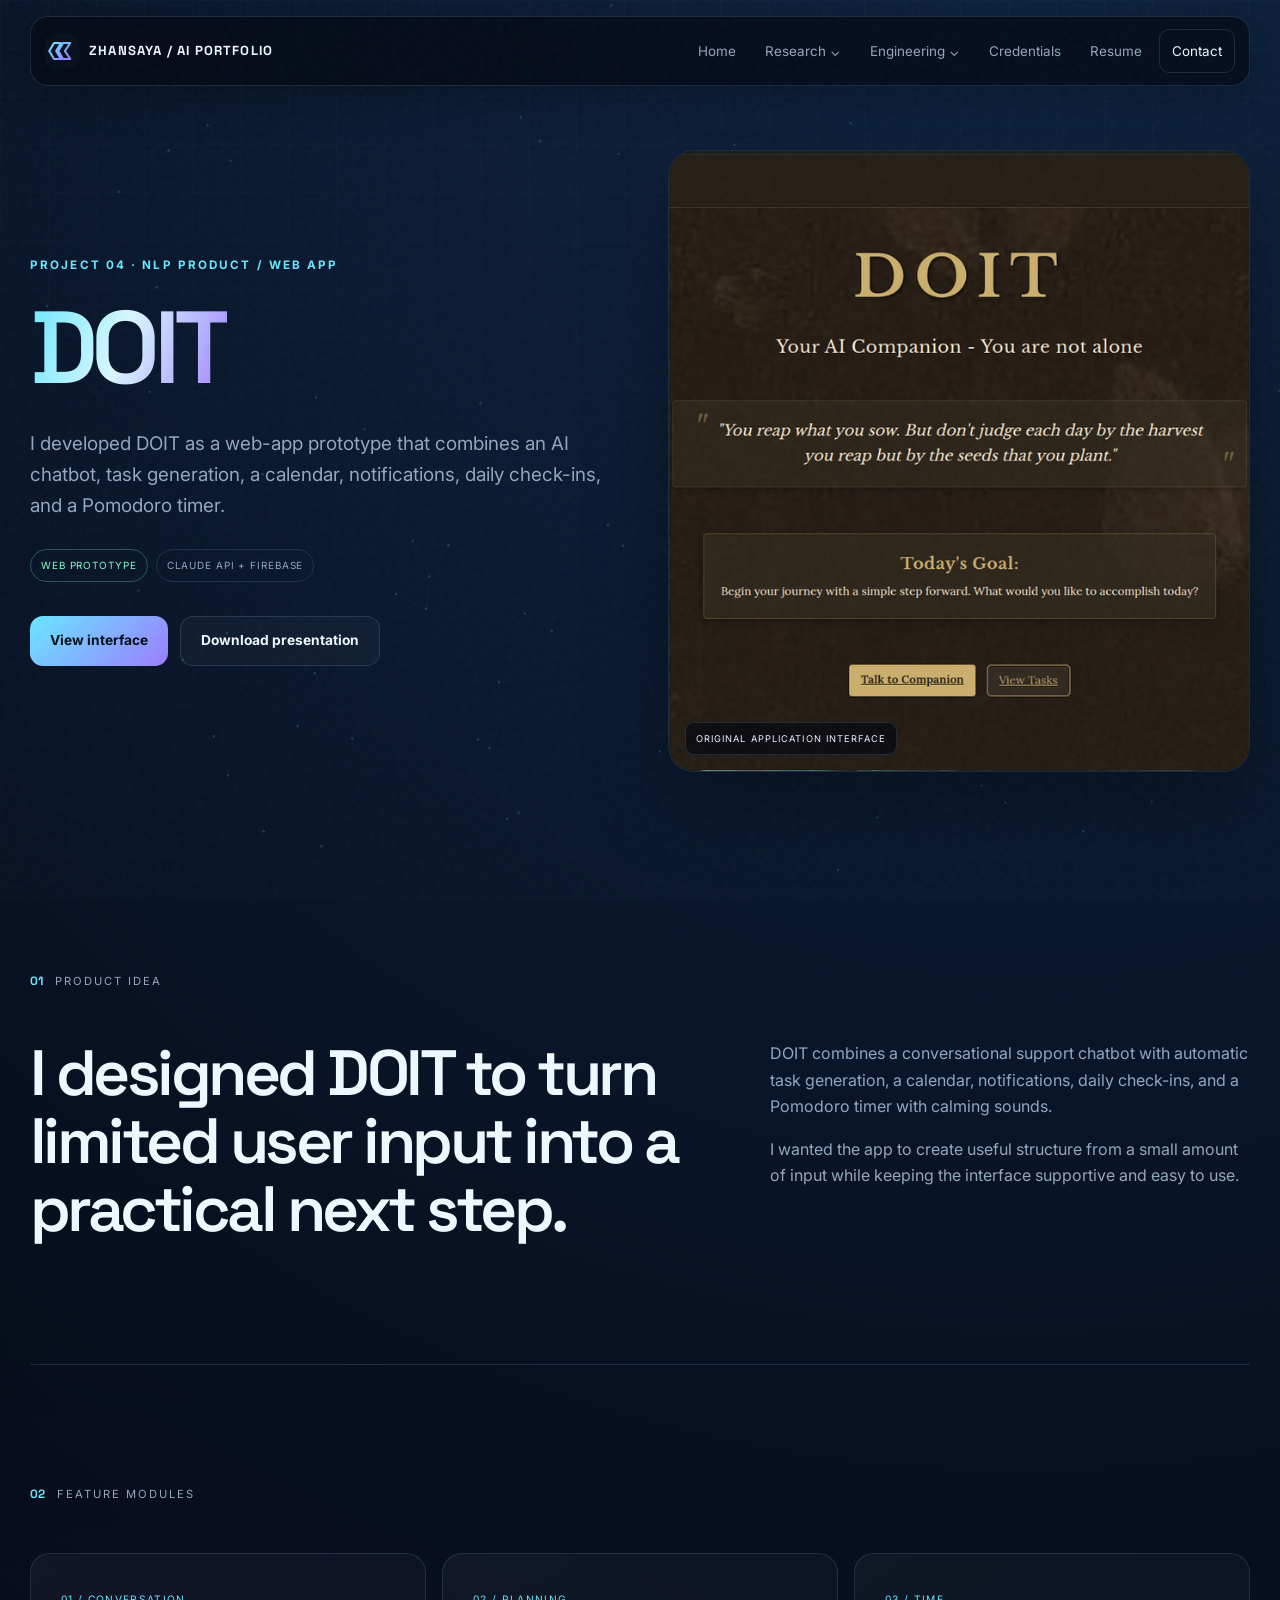
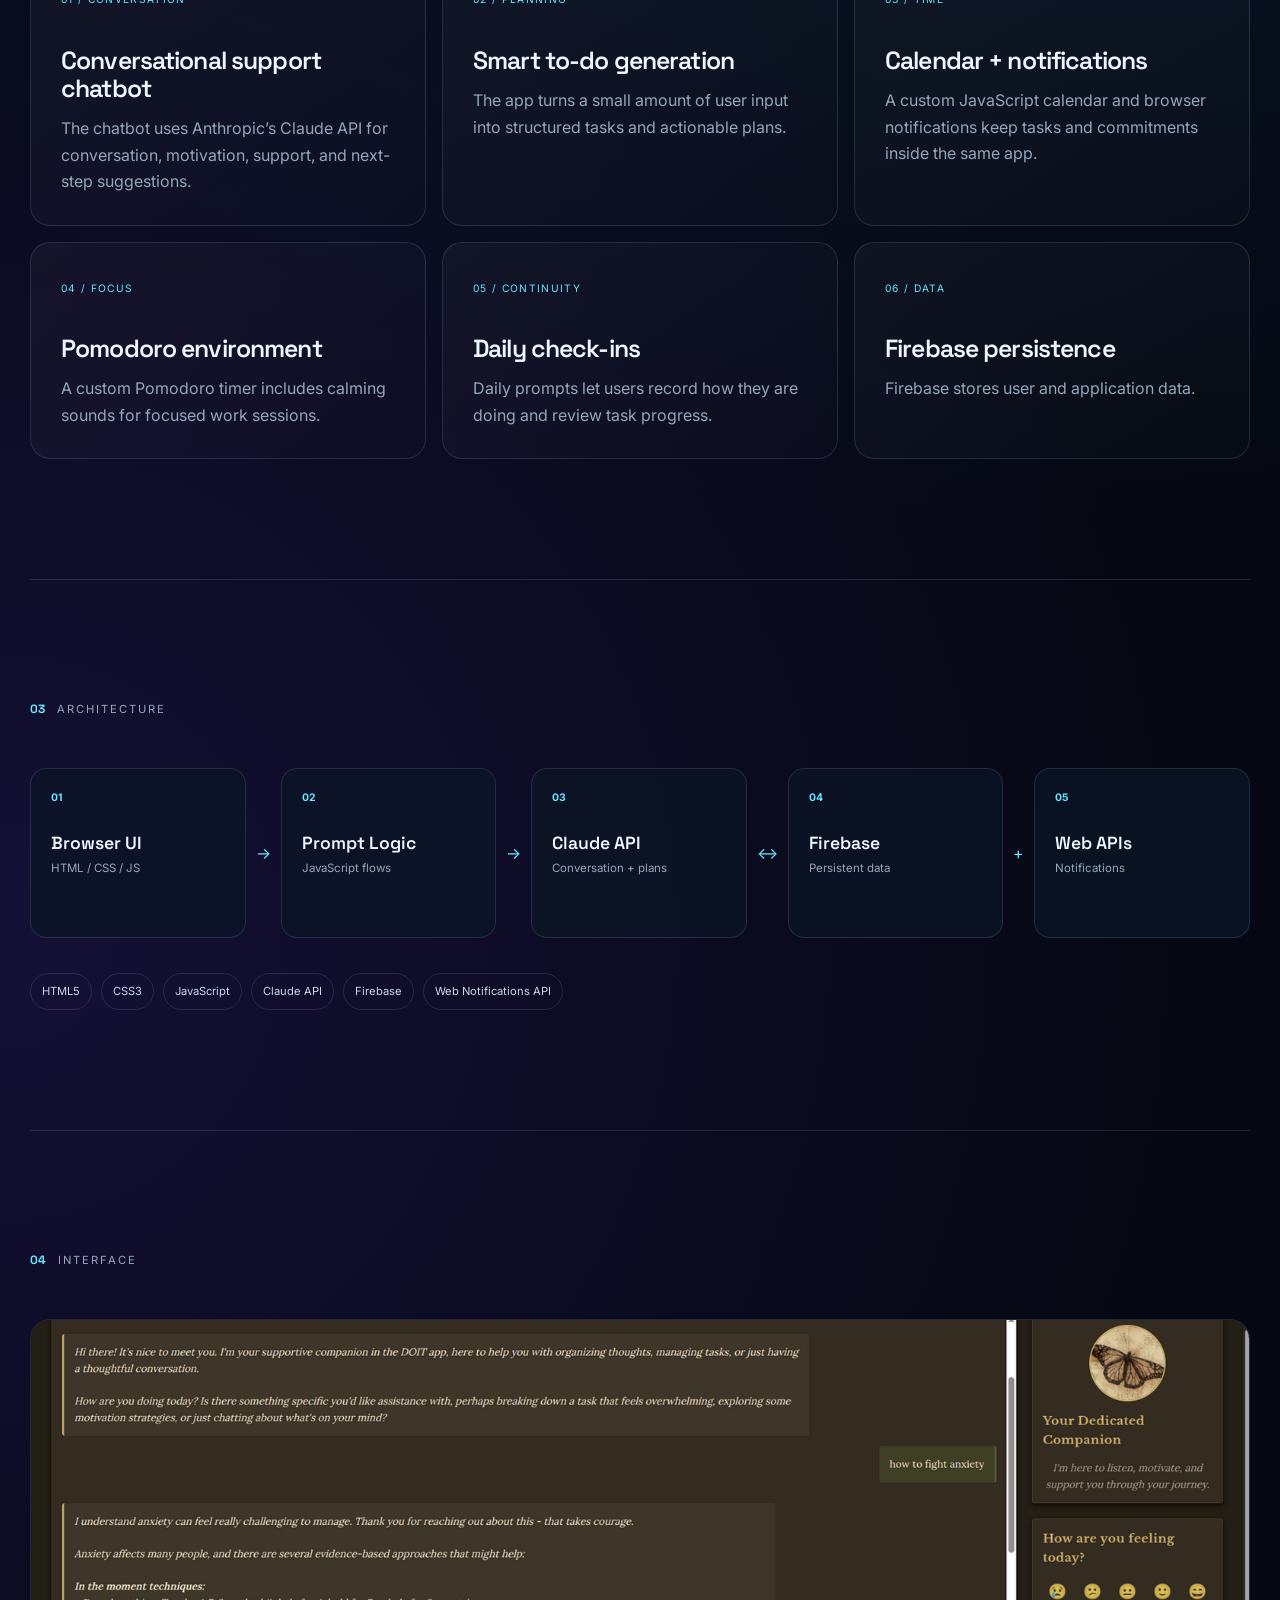
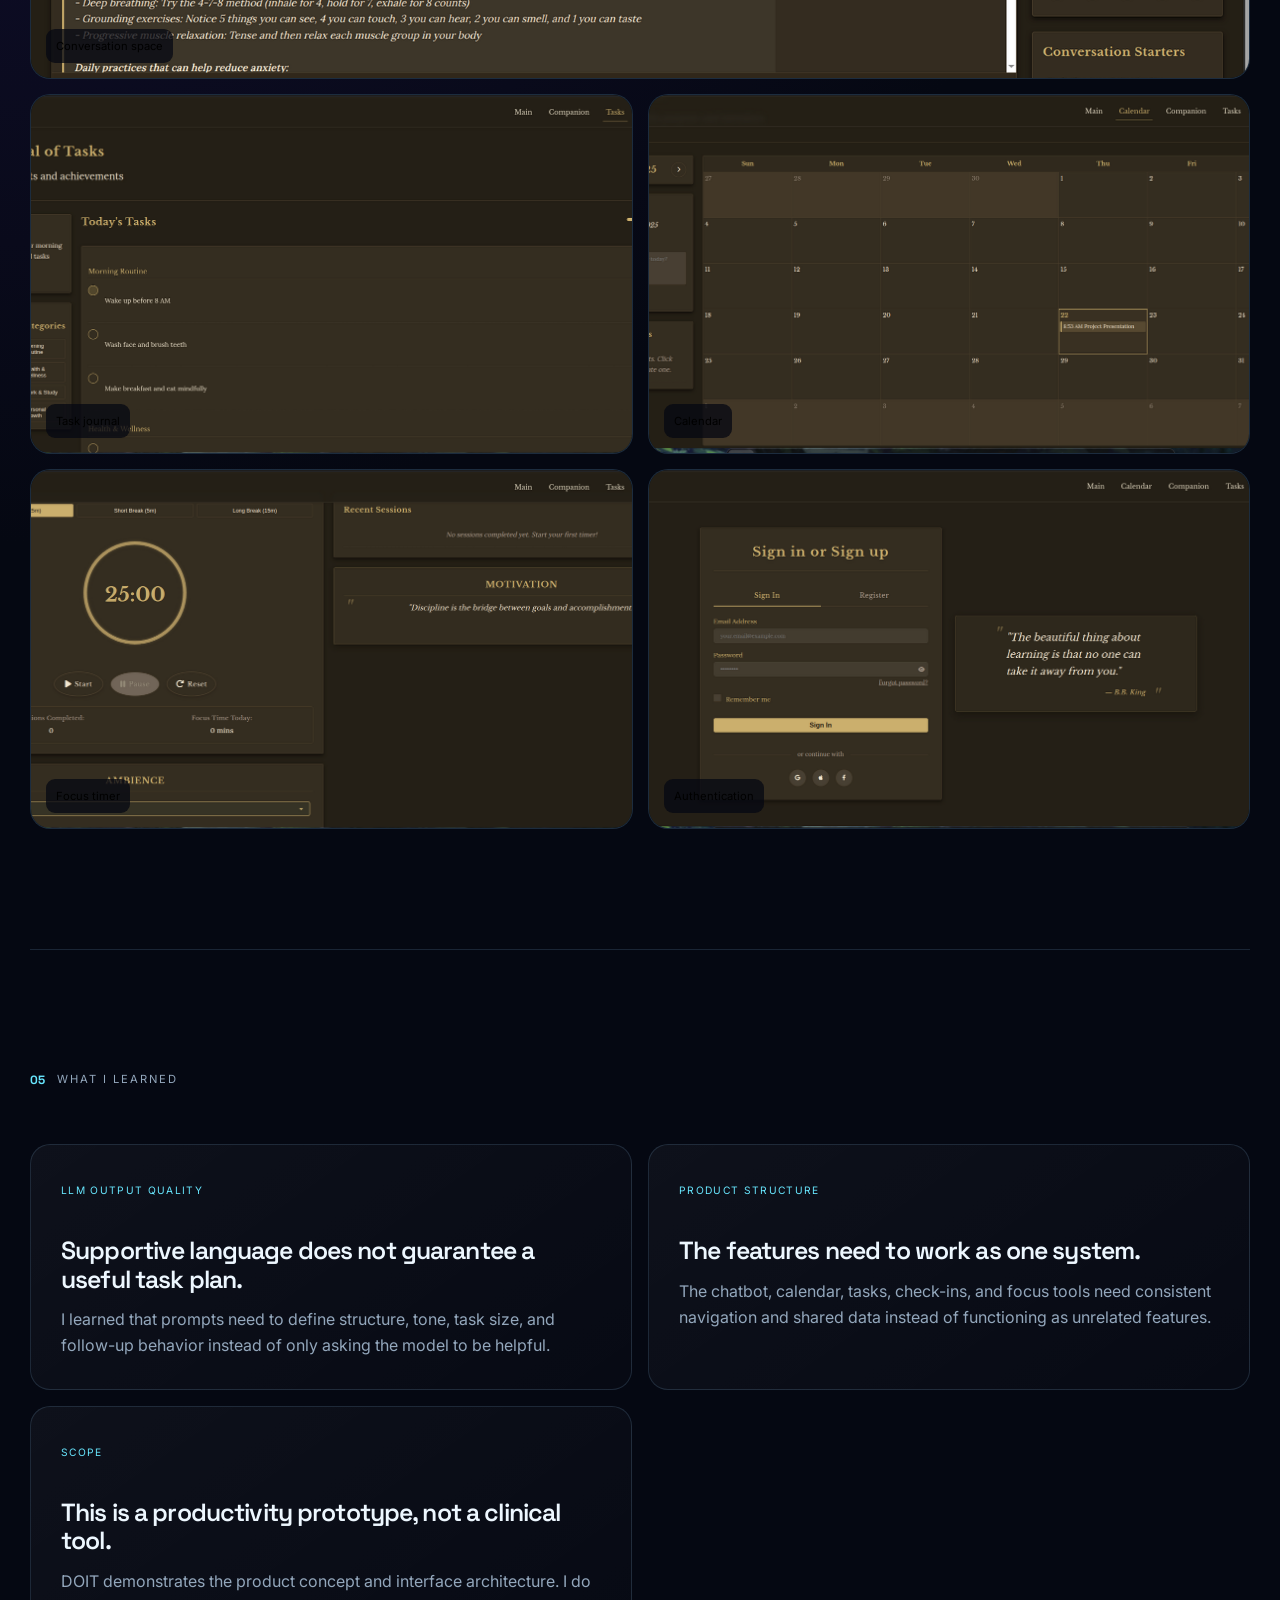
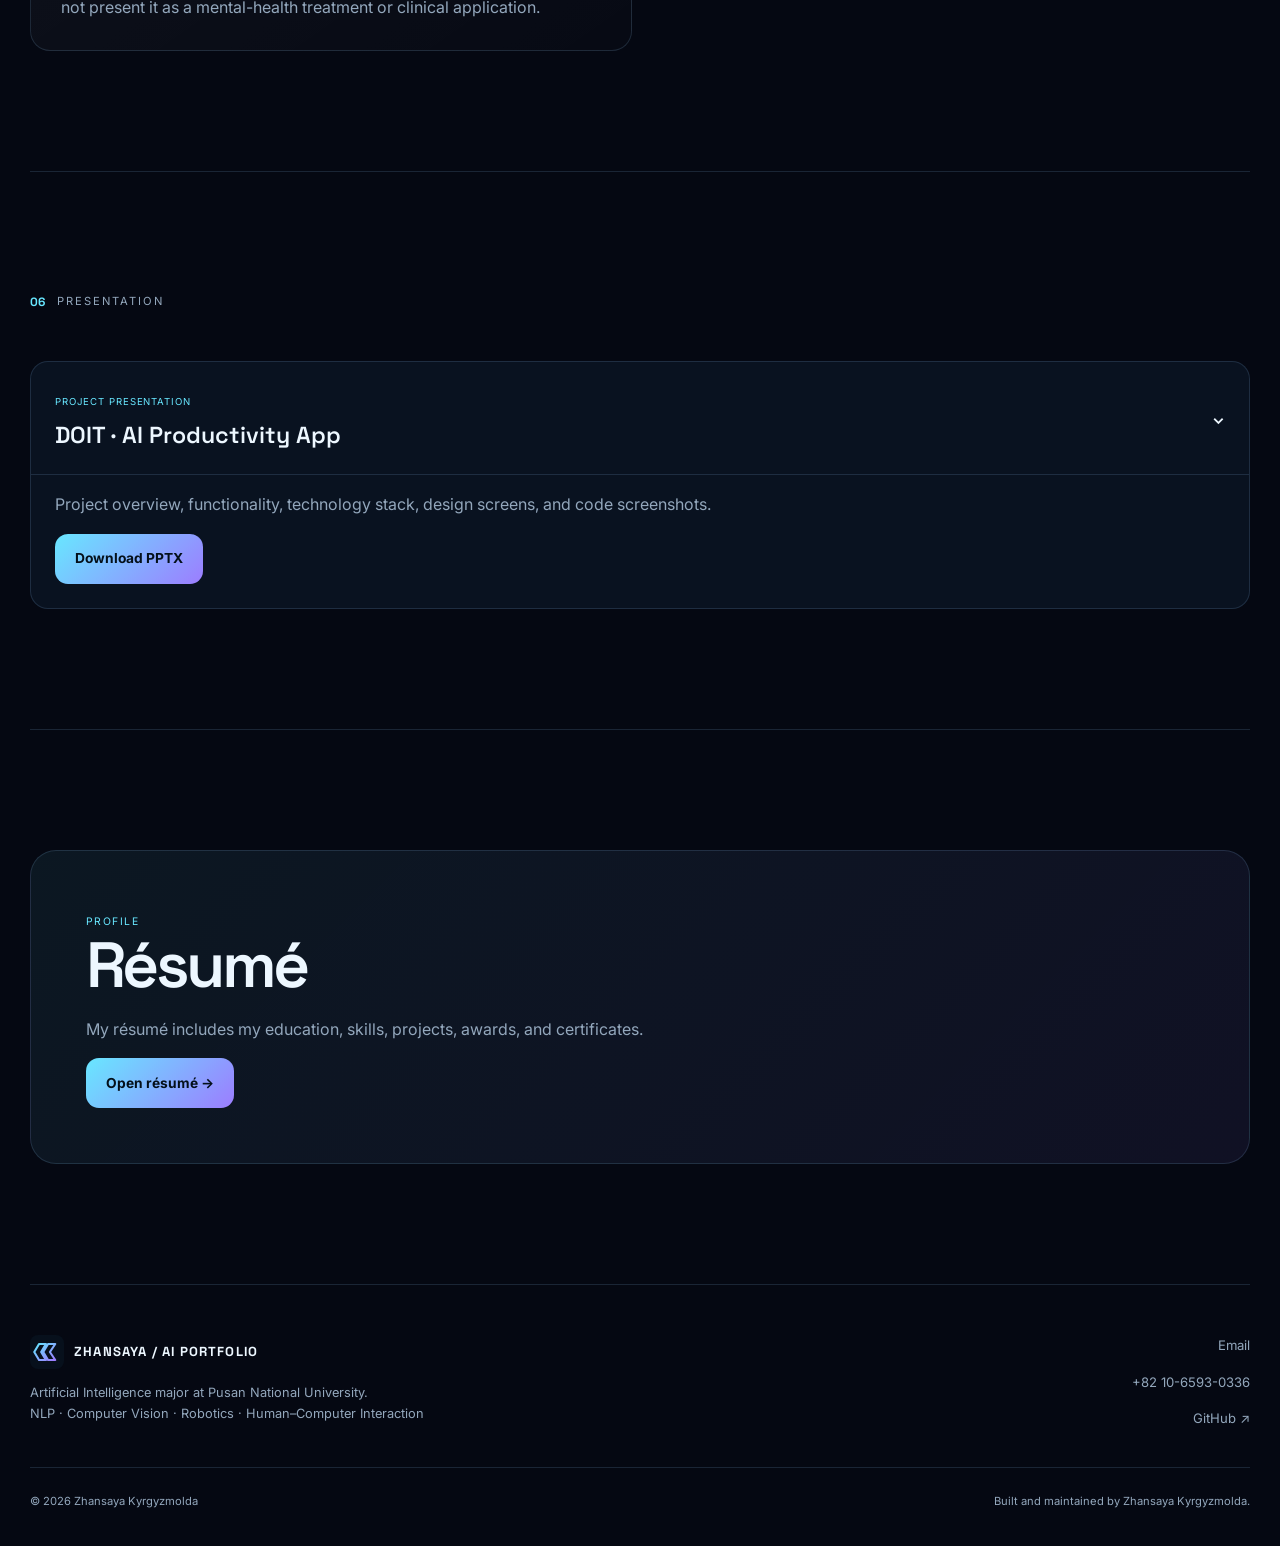
==== doit.html @ a9be2dc4 "Upload portfolio website" ====
<!doctype html><html lang="en"><head><meta charset="utf-8"><meta name="viewport" content="width=device-width,initial-scale=1"><meta name="description" content="DOIT AI productivity web-app prototype using Claude API, Firebase, task generation, calendar, notifications, daily check-ins, and Pomodoro tools."><meta name="theme-color" content="#050914"><meta property="og:title" content="DOIT | Zhansaya AI Portfolio"><meta property="og:description" content="DOIT AI productivity web-app prototype using Claude API, Firebase, task generation, calendar, notifications, daily check-ins, and Pomodoro tools."><meta property="og:type" content="website"><meta property="og:url" content="https://jans-saya.github.io/"><link rel="icon" href="assets/images/ui/logo.svg"><link rel="preconnect" href="https://fonts.googleapis.com"><link rel="preconnect" href="https://fonts.gstatic.com" crossorigin><link href="https://fonts.googleapis.com/css2?family=Inter:wght@400;500;600;700&family=Space+Grotesk:wght@500;600;700&display=swap" rel="stylesheet"><link rel="stylesheet" href="assets/css/site.css"><title>DOIT | Zhansaya AI Portfolio</title></head><body class="project-page doit-page"><canvas id="network" aria-hidden="true"></canvas><div class="noise" aria-hidden="true"></div><header class="site-header"><div class="nav-shell"><a class="brand" href="index.html"><img src="assets/images/ui/logo.svg" alt=""/><span>ZHANSAYA / AI PORTFOLIO</span></a><button class="menu-toggle" aria-label="Toggle navigation" aria-expanded="false"><span></span><span></span></button><nav class="main-nav" aria-label="Main navigation"><a href="index.html">Home</a><div class="nav-group"><button class="nav-drop" aria-expanded="false">Research <span>⌄</span></button><div class="dropdown"><a href="ray.html"><b>Project RAY</b><small>External memory and humanoid AI</small></a><a href="ray.html#benchmark"><b>Memory Benchmark</b><small>Internal vs external knowledge</small></a><a href="ray.html#papers"><b>Reports</b><small>Methods, results, and future work</small></a></div></div><div class="nav-group"><button class="nav-drop" aria-expanded="false">Engineering <span>⌄</span></button><div class="dropdown"><a href="sign-language.html"><b>Sign Language Translator</b><small>Computer vision and accessibility</small></a><a href="glove.html"><b>Gesture Smart Glove</b><small>Wearable input prototype</small></a><a href="doit.html"><b>DOIT</b><small>AI productivity web app</small></a></div></div><a href="index.html#credentials">Credentials</a><a href="resume.html">Resume</a><a class="nav-cta" href="index.html#contact">Contact</a></nav></div></header><main><section class="project-hero doit-hero"><div class="project-hero-copy reveal"><p class="kicker">PROJECT 04 · NLP PRODUCT / WEB APP</p><h1><em>DOIT</em></h1><p class="lede">I developed DOIT as a web-app prototype that combines an AI chatbot, task generation, a calendar, notifications, daily check-ins, and a Pomodoro timer.</p><div class="status-row"><span class="status active">WEB PROTOTYPE</span><span class="status">CLAUDE API + FIREBASE</span></div><div class="actions"><a class="btn primary" href="#features">View interface</a><a class="btn ghost" href="documents/doit-presentation.pptx">Download presentation</a></div></div><div class="project-hero-media reveal delay"><img src="assets/images/projects/doit-home.png" alt="DOIT application landing page"><div class="media-note">ORIGINAL APPLICATION INTERFACE</div></div></section><section class="section"><div class="section-label reveal"><span>01</span><p>PRODUCT IDEA</p></div><div class="split-intro"><h2 class="reveal">I designed DOIT to turn limited user input into a practical next step.</h2><div class="reveal delay"><p>DOIT combines a conversational support chatbot with automatic task generation, a calendar, notifications, daily check-ins, and a Pomodoro timer with calming sounds.</p><p>I wanted the app to create useful structure from a small amount of input while keeping the interface supportive and easy to use.</p></div></div></section><section class="section" id="features"><div class="section-label reveal"><span>02</span><p>FEATURE MODULES</p></div><div class="module-grid"><article class="module-card reveal"><span>01 / CONVERSATION</span><h3>Conversational support chatbot</h3><p>The chatbot uses Anthropic’s Claude API for conversation, motivation, support, and next-step suggestions.</p></article><article class="module-card reveal delay"><span>02 / PLANNING</span><h3>Smart to-do generation</h3><p>The app turns a small amount of user input into structured tasks and actionable plans.</p></article><article class="module-card reveal"><span>03 / TIME</span><h3>Calendar + notifications</h3><p>A custom JavaScript calendar and browser notifications keep tasks and commitments inside the same app.</p></article><article class="module-card reveal delay"><span>04 / FOCUS</span><h3>Pomodoro environment</h3><p>A custom Pomodoro timer includes calming sounds for focused work sessions.</p></article><article class="module-card reveal"><span>05 / CONTINUITY</span><h3>Daily check-ins</h3><p>Daily prompts let users record how they are doing and review task progress.</p></article><article class="module-card reveal delay"><span>06 / DATA</span><h3>Firebase persistence</h3><p>Firebase stores user and application data.</p></article></div></section><section class="section"><div class="section-label reveal"><span>03</span><p>ARCHITECTURE</p></div><div class="flow-diagram reveal"><div class="flow-node"><b>01</b><strong>Browser UI</strong><span>HTML / CSS / JS</span></div><i>→</i><div class="flow-node"><b>02</b><strong>Prompt Logic</strong><span>JavaScript flows</span></div><i>→</i><div class="flow-node"><b>03</b><strong>Claude API</strong><span>Conversation + plans</span></div><i>↔</i><div class="flow-node"><b>04</b><strong>Firebase</strong><span>Persistent data</span></div><i>+</i><div class="flow-node"><b>05</b><strong>Web APIs</strong><span>Notifications</span></div></div><div class="tech-strip reveal"><span>HTML5</span><span>CSS3</span><span>JavaScript</span><span>Claude API</span><span>Firebase</span><span>Web Notifications API</span></div></section><section class="section product-gallery"><div class="section-label reveal"><span>04</span><p>INTERFACE</p></div><div class="ui-gallery"><button class="gallery-item wide reveal" data-gallery="doit"><img src="assets/images/projects/doit-chat.png" alt="DOIT chatbot interface"><span>Conversation space</span></button><button class="gallery-item reveal delay" data-gallery="doit"><img src="assets/images/projects/doit-tasks.png" alt="DOIT task journal interface"><span>Task journal</span></button><button class="gallery-item reveal" data-gallery="doit"><img src="assets/images/projects/doit-calendar.png" alt="DOIT calendar interface"><span>Calendar</span></button><button class="gallery-item reveal delay" data-gallery="doit"><img src="assets/images/projects/doit-focus.png" alt="DOIT Pomodoro focus interface"><span>Focus timer</span></button><button class="gallery-item reveal" data-gallery="doit"><img src="assets/images/projects/doit-login.png" alt="DOIT login interface"><span>Authentication</span></button></div></section><section class="section"><div class="section-label reveal"><span>05</span><p>WHAT I LEARNED</p></div><div class="insight-grid"><article class="insight reveal"><span>LLM OUTPUT QUALITY</span><h3>Supportive language does not guarantee a useful task plan.</h3><p>I learned that prompts need to define structure, tone, task size, and follow-up behavior instead of only asking the model to be helpful.</p></article><article class="insight reveal delay"><span>PRODUCT STRUCTURE</span><h3>The features need to work as one system.</h3><p>The chatbot, calendar, tasks, check-ins, and focus tools need consistent navigation and shared data instead of functioning as unrelated features.</p></article><article class="insight reveal"><span>SCOPE</span><h3>This is a productivity prototype, not a clinical tool.</h3><p>DOIT demonstrates the product concept and interface architecture. I do not present it as a mental-health treatment or clinical application.</p></article></div></section><section class="section papers"><div class="section-label reveal"><span>06</span><p>PRESENTATION</p></div><div class="documents"><details class="document reveal" open><summary><div><span>PROJECT PRESENTATION</span><h3>DOIT · AI Productivity App</h3></div><b>⌄</b></summary><div class="document-body"><p>Project overview, functionality, technology stack, design screens, and code screenshots.</p><a class="btn primary" href="documents/doit-presentation.pptx">Download PPTX</a></div></details></div></section><section class="section next-project"><div class="next-card"><span>PROFILE</span><h2>Résumé</h2><p>My résumé includes my education, skills, projects, awards, and certificates.</p><a class="btn primary" href="resume.html">Open résumé →</a></div></section></main><footer class="site-footer"><div><a class="brand footer-brand" href="index.html"><img src="assets/images/ui/logo.svg" alt=""/><span>ZHANSAYA / AI PORTFOLIO</span></a><p>Artificial Intelligence major at Pusan National University.<br/>NLP · Computer Vision · Robotics · Human–Computer Interaction</p></div><div class="footer-links"><a href="mailto:zhansaya.k29.12.04@gmail.com">Email</a><a href="tel:+821065930336">+82 10-6593-0336</a><a href="https://github.com/jans-saya" target="_blank" rel="noreferrer">GitHub ↗</a></div><div class="footer-bottom"><span>© <span data-year></span> Zhansaya Kyrgyzmolda</span><span>Built and maintained by Zhansaya Kyrgyzmolda.</span></div></footer><div class="lightbox" aria-hidden="true" role="dialog" aria-modal="true"><button class="lightbox-close" aria-label="Close image">×</button><button class="lightbox-prev" aria-label="Previous image">←</button><figure><img alt=""><figcaption></figcaption></figure><button class="lightbox-next" aria-label="Next image">→</button></div><script src="assets/js/site.js"></script></body></html>
---- assets/css/site.css ----
:root{--bg:#050812;--bg2:#08101e;--panel:rgba(12,22,38,.74);--panel2:#0b1423;--text:#edf7ff;--muted:#93a7bc;--line:rgba(137,193,235,.16);--cyan:#68e7ff;--violet:#9c7dff;--green:#7fffc4;--danger:#ff758f;--max:1220px;--radius:26px;--shadow:0 28px 80px rgba(0,0,0,.35)}*{box-sizing:border-box}html{scroll-behavior:smooth}body{margin:0;background:radial-gradient(circle at 80% 0,#0d2340 0,transparent 33%),radial-gradient(circle at 0 40%,#151036 0,transparent 30%),var(--bg);color:var(--text);font-family:Inter,system-ui,sans-serif;line-height:1.65;overflow-x:hidden}body::before{content:"";position:fixed;inset:0;pointer-events:none;background-image:linear-gradient(rgba(255,255,255,.018) 1px,transparent 1px),linear-gradient(90deg,rgba(255,255,255,.018) 1px,transparent 1px);background-size:48px 48px;mask-image:linear-gradient(to bottom,#000,transparent 86%);z-index:-2}#network{position:fixed;inset:0;width:100%;height:100%;z-index:-3;opacity:.38}.noise{position:fixed;inset:0;pointer-events:none;z-index:80;opacity:.035;background-image:url("data:image/svg+xml,%3Csvg viewBox='0 0 180 180' xmlns='http://www.w3.org/2000/svg'%3E%3Cfilter id='n'%3E%3CfeTurbulence type='fractalNoise' baseFrequency='.85' numOctaves='3' stitchTiles='stitch'/%3E%3C/filter%3E%3Crect width='100%25' height='100%25' filter='url(%23n)' opacity='.8'/%3E%3C/svg%3E")}a{color:inherit;text-decoration:none}button{font:inherit}img{max-width:100%;display:block}em{font-style:normal;background:linear-gradient(110deg,var(--cyan),#d9f7ff 47%,var(--violet));background-clip:text;-webkit-background-clip:text;color:transparent}::selection{background:rgba(104,231,255,.3)}.site-header{position:fixed;inset:16px 0 auto;z-index:60}.nav-shell{width:min(calc(100% - 28px),var(--max));margin:auto;display:flex;align-items:center;justify-content:space-between;padding:12px 14px;border:1px solid var(--line);border-radius:18px;background:rgba(5,8,18,.72);backdrop-filter:blur(22px);box-shadow:0 10px 40px rgba(0,0,0,.28)}.brand{display:flex;align-items:center;gap:10px;font-family:"Space Grotesk";font-size:.82rem;font-weight:700;letter-spacing:.09em}.brand img{width:34px;height:34px}.main-nav{display:flex;align-items:center;gap:5px}.main-nav>a,.nav-drop{border:0;background:transparent;color:var(--muted);padding:10px 12px;border-radius:10px;cursor:pointer;font-size:.84rem}.main-nav>a:hover,.nav-drop:hover{color:var(--text);background:rgba(255,255,255,.04)}.nav-cta{border:1px solid var(--line)!important;color:var(--text)!important}.nav-group{position:relative}.dropdown{position:absolute;top:calc(100% + 10px);left:0;width:290px;padding:9px;border:1px solid var(--line);border-radius:16px;background:rgba(7,13,24,.96);box-shadow:var(--shadow);opacity:0;visibility:hidden;transform:translateY(-8px);transition:.22s}.nav-group:hover .dropdown,.nav-group.open .dropdown{opacity:1;visibility:visible;transform:none}.dropdown a{display:grid;padding:12px;border-radius:11px}.dropdown a:hover{background:rgba(104,231,255,.06)}.dropdown b{font-size:.86rem}.dropdown small{color:var(--muted);font-size:.72rem}.menu-toggle{display:none;width:44px;height:44px;border:0;background:transparent}.menu-toggle span{display:block;width:21px;height:1px;background:var(--text);margin:6px auto}.hero,.project-hero,.section,.resume-hero,.resume-sheet,.site-footer{width:min(calc(100% - 38px),var(--max));margin-inline:auto}.hero{min-height:100vh;padding:155px 0 85px;display:grid;align-items:center;position:relative}.hero-grid{display:grid;grid-template-columns:1.2fr .8fr;gap:70px;align-items:center}.kicker{color:var(--cyan);font-size:.73rem;letter-spacing:.18em;text-transform:uppercase;font-weight:700;margin:0 0 22px}.hero h1,.project-hero h1,.error-main h1{font:600 clamp(3.3rem,7.7vw,7rem)/.98 "Space Grotesk";letter-spacing:-.065em;margin:0}.lede{font-size:clamp(1rem,1.5vw,1.18rem);color:var(--muted);max-width:720px;margin:30px 0 0}.actions{display:flex;gap:12px;flex-wrap:wrap;margin-top:34px}.btn{display:inline-flex;align-items:center;justify-content:center;min-height:50px;padding:0 20px;border-radius:13px;border:1px solid var(--line);font-size:.86rem;font-weight:700;cursor:pointer;transition:.25s}.btn:hover{transform:translateY(-2px);border-color:rgba(104,231,255,.5)}.btn.primary{background:linear-gradient(135deg,var(--cyan),var(--violet));color:#04101a;border:0}.btn.ghost{background:rgba(255,255,255,.03);color:var(--text)}.availability{margin-top:30px;color:var(--muted);font-size:.78rem}.availability span{display:inline-block;width:8px;height:8px;border-radius:50%;background:var(--green);box-shadow:0 0 18px var(--green);margin-right:9px}.hero-console{min-height:520px;border:1px solid var(--line);border-radius:var(--radius);background:linear-gradient(145deg,rgba(15,31,53,.82),rgba(5,10,20,.76));backdrop-filter:blur(16px);box-shadow:var(--shadow);padding:22px;display:flex;flex-direction:column}.console-head{display:flex;justify-content:space-between;color:var(--muted);font:600 .69rem/1 "Space Grotesk";letter-spacing:.15em}.live{color:var(--green)}.console-orb{position:relative;flex:1;min-height:320px;display:grid;place-items:center}.core{width:112px;height:112px;border-radius:50%;display:grid;place-items:center;background:radial-gradient(circle at 30% 20%,#f4ffff,#70dff7 25%,#6555b6 56%,#0c1422 78%);box-shadow:0 0 60px rgba(104,231,255,.4);font:700 1.6rem "Space Grotesk";color:#07101c}.ring{position:absolute;width:250px;height:250px;border:1px solid rgba(104,231,255,.28);border-radius:50%;animation:spin 15s linear infinite}.ring b{position:absolute;left:-20px;top:48%;width:44px;height:44px;border:1px solid var(--line);border-radius:50%;display:grid;place-items:center;background:#07101c;font-size:.65rem}.r2{width:320px;height:320px;animation-direction:reverse;animation-duration:20s;transform:rotate(55deg)}.r3{width:390px;height:390px;animation-duration:28s;transform:rotate(-40deg)}@keyframes spin{to{transform:rotate(360deg)}}.console-readout{display:grid;grid-template-columns:repeat(3,1fr);gap:8px}.console-readout div{padding:12px;border:1px solid var(--line);border-radius:11px}.console-readout small{display:block;color:var(--muted);font-size:.58rem;letter-spacing:.1em}.console-readout strong{font-size:.72rem}.scroll-cue{position:absolute;bottom:28px;left:0;color:var(--muted);font-size:.66rem;letter-spacing:.13em}.scroll-cue span{color:var(--cyan);margin-left:8px}.section{padding:120px 0}.section+.section{border-top:1px solid var(--line)}.section-label{display:flex;align-items:center;gap:12px;margin-bottom:50px}.section-label span{color:var(--cyan);font:700 .75rem "Space Grotesk"}.section-label p{margin:0;color:var(--muted);font-size:.7rem;letter-spacing:.18em}.split-intro{display:grid;grid-template-columns:1.15fr .85fr;gap:90px}.split-intro h2,.section-title-row h2,.contact-panel h2,.award-layout h2,.next-card h2{font:600 clamp(2.35rem,5vw,4.7rem)/1.06 "Space Grotesk";letter-spacing:-.055em;margin:0}.split-intro p,.section-title-row p{color:var(--muted);margin-top:0}.domain-grid{display:grid;grid-template-columns:repeat(2,1fr);gap:16px;margin-top:70px}.domain-card,.note-card,.system-card,.insight,.module-card,.fact-card,.metric-card{border:1px solid var(--line);border-radius:20px;background:linear-gradient(145deg,rgba(255,255,255,.04),rgba(255,255,255,.012));padding:30px}.domain-card span,.note-card span,.system-card span,.insight span,.module-card span,.metric-card span{font-size:.64rem;color:var(--cyan);letter-spacing:.13em}.domain-card h3,.note-card h3,.system-card h3,.insight h3,.module-card h3{font:600 1.55rem/1.14 "Space Grotesk";letter-spacing:-.035em;margin:36px 0 12px}.domain-card p,.note-card p,.system-card p,.insight p,.module-card p{color:var(--muted);margin:0}.section-title-row{display:grid;grid-template-columns:1.2fr .8fr;gap:80px;align-items:end;margin-bottom:54px}.work-grid{display:grid;grid-template-columns:repeat(2,1fr);gap:20px}.work-card{border:1px solid var(--line);border-radius:var(--radius);overflow:hidden;background:var(--panel);transition:.35s}.work-card:hover{transform:translateY(-7px);border-color:rgba(104,231,255,.4);box-shadow:var(--shadow)}.work-visual{height:390px;overflow:hidden;background:#08111d}.work-visual img{width:100%;height:100%;object-fit:cover;transition:.7s}.work-card:hover .work-visual img{transform:scale(1.035)}.ray-card .work-visual img{object-fit:contain;padding:15px}.work-copy{padding:28px}.eyeline{display:flex;justify-content:space-between;gap:15px;color:var(--cyan);font-size:.61rem;letter-spacing:.08em}.work-copy h3{font:600 clamp(1.9rem,3vw,3rem) "Space Grotesk";letter-spacing:-.045em;margin:26px 0 13px}.work-copy p{color:var(--muted)}.card-arrow{margin-top:25px;font-size:.82rem;font-weight:700}.card-arrow span{color:var(--cyan)}.metrics-section{display:grid;grid-template-columns:repeat(4,1fr);gap:14px}.metric{padding:30px 24px;border:1px solid var(--line);border-radius:18px;background:rgba(255,255,255,.025)}.metric strong{font:600 3rem "Space Grotesk";color:var(--cyan);display:block}.metric span{color:var(--muted);font-size:.8rem}.credential-feature{display:grid;grid-template-columns:1fr 1fr;gap:45px;align-items:center;padding:30px;border:1px solid var(--line);border-radius:var(--radius);background:var(--panel)}.credential-feature img{border-radius:16px}.credential-feature h3{font:600 2.5rem "Space Grotesk";letter-spacing:-.04em;margin:0}.credential-feature p{color:var(--muted)}.text-link{display:inline-block;color:var(--cyan);font-weight:700;font-size:.82rem;margin-top:12px}.credential-grid{display:grid;grid-template-columns:repeat(3,1fr);gap:16px;margin-top:18px}.credential-card{border:1px solid var(--line);border-radius:20px;overflow:hidden;background:var(--panel)}.credential-card img{height:225px;width:100%;object-fit:cover}.credential-card div{padding:22px}.credential-card span{color:var(--cyan);font-size:.6rem;letter-spacing:.11em}.credential-card h3{font:600 1.25rem "Space Grotesk";margin:14px 0 9px}.credential-card p{color:var(--muted);font-size:.8rem}.timeline{border-left:1px solid var(--line);margin-left:28px}.timeline-item{display:grid;grid-template-columns:120px 1fr;gap:35px;padding:0 0 60px 40px;position:relative}.timeline-item::before{content:"";position:absolute;left:-7px;top:6px;width:12px;height:12px;border-radius:50%;background:var(--cyan);box-shadow:0 0 20px var(--cyan)}.timeline time{color:var(--cyan);font:600 1rem "Space Grotesk"}.timeline h3{font:600 1.8rem "Space Grotesk";margin:0}.timeline p{color:var(--muted);max-width:770px}.contact-panel{padding:clamp(40px,7vw,90px);border:1px solid var(--line);border-radius:var(--radius);background:radial-gradient(circle at 80% 0,rgba(104,231,255,.16),transparent 35%),linear-gradient(145deg,#0b1728,#070b13)}.contact-panel>p:not(.kicker){max-width:750px;color:var(--muted)}.site-footer{padding:50px 0 35px;border-top:1px solid var(--line);display:grid;grid-template-columns:1fr auto;gap:30px;color:var(--muted)}.footer-brand{color:var(--text)}.site-footer p{font-size:.8rem}.footer-links{display:grid;gap:8px;text-align:right;font-size:.82rem}.footer-links a:hover{color:var(--cyan)}.footer-bottom{grid-column:1/-1;padding-top:24px;border-top:1px solid var(--line);display:flex;justify-content:space-between;font-size:.7rem}.boot{position:fixed;inset:0;z-index:100;background:#03060c;display:grid;place-items:center;transition:opacity .65s,visibility .65s}.boot.hidden{opacity:0;visibility:hidden}.boot-card{width:min(480px,calc(100% - 40px));text-align:center}.boot-mark{margin:auto;width:76px;height:76px;border:1px solid var(--cyan);border-radius:20px;display:grid;place-items:center;font:700 1.4rem "Space Grotesk";box-shadow:0 0 35px rgba(104,231,255,.25)}.boot-card p{font:.72rem "Space Grotesk";letter-spacing:.16em;margin:24px}.boot-line{height:3px;background:#101b2b;overflow:hidden;border-radius:9px}.boot-line span{display:block;height:100%;background:linear-gradient(90deg,var(--cyan),var(--violet));animation:load 1.2s ease forwards}@keyframes load{from{width:0}to{width:100%}}.boot-modules{display:flex;justify-content:space-between;color:#4d6075;font-size:.58rem;margin-top:12px}.reveal{opacity:0;transform:translateY(26px);transition:.8s}.reveal.visible{opacity:1;transform:none}.delay{transition-delay:.13s}.project-hero{min-height:94vh;padding:150px 0 80px;display:grid;grid-template-columns:1fr 1fr;gap:55px;align-items:center}.project-hero h1{font-size:clamp(4rem,8vw,7.4rem)}.project-hero-media{position:relative;border:1px solid var(--line);border-radius:var(--radius);overflow:hidden;background:#07101b;box-shadow:var(--shadow)}.project-hero-media img{width:100%;height:620px;object-fit:cover}.ray-page .project-hero-media img{object-fit:contain;padding:20px}.media-note{position:absolute;left:16px;bottom:16px;padding:8px 10px;border:1px solid var(--line);border-radius:9px;background:rgba(5,8,18,.72);backdrop-filter:blur(12px);font-size:.58rem;letter-spacing:.12em}.status-row{display:flex;gap:8px;flex-wrap:wrap;margin-top:28px}.status{padding:7px 10px;border:1px solid var(--line);border-radius:999px;color:var(--muted);font-size:.62rem;letter-spacing:.09em}.status.active{color:var(--green);border-color:rgba(127,255,196,.28)}.quote-panel{margin-top:65px;padding:45px;border:1px solid var(--line);border-radius:var(--radius);background:linear-gradient(135deg,rgba(104,231,255,.06),rgba(156,125,255,.07))}.quote-panel blockquote{font:500 clamp(1.6rem,3vw,2.9rem)/1.25 "Space Grotesk";letter-spacing:-.035em;margin:0}.quote-panel span{display:block;color:var(--muted);margin-top:20px;font-size:.75rem}.flow-diagram{display:flex;align-items:stretch;gap:10px}.flow-node{flex:1;min-height:170px;padding:20px;border:1px solid var(--line);border-radius:16px;background:var(--panel)}.flow-node b{display:block;color:var(--cyan);font-size:.65rem}.flow-node strong{display:block;font:600 1.1rem "Space Grotesk";margin-top:25px}.flow-node span{display:block;color:var(--muted);font-size:.72rem;margin-top:5px}.flow-diagram>i{align-self:center;color:var(--cyan);font-style:normal}.note-grid,.insight-grid,.module-grid,.metric-cards{display:grid;grid-template-columns:repeat(3,1fr);gap:16px;margin-top:55px}.insight-grid{grid-template-columns:repeat(2,1fr)}.module-grid{grid-template-columns:repeat(3,1fr);margin-top:0}.benchmark-grid{display:grid;grid-template-columns:.8fr 1.2fr;gap:20px}.benchmark-summary,.result-panel,.formula-card,.evolution-panel{padding:34px;border:1px solid var(--line);border-radius:22px;background:var(--panel)}.big-stat strong{font:600 5rem "Space Grotesk";color:var(--cyan)}.big-stat span{display:block;color:var(--muted)}.benchmark-summary>p{color:var(--muted)}.clean-list{padding:0;list-style:none;color:var(--muted);font-size:.82rem}.clean-list li{padding:9px 0;border-top:1px solid var(--line)}.clean-list b{color:var(--text)}.result-row{display:grid;grid-template-columns:190px 1fr 34px;gap:15px;align-items:center;margin-bottom:20px;font-size:.8rem}.result-row>div{height:9px;border-radius:99px;background:#111d2e;overflow:hidden}.result-row i{display:block;width:var(--w);height:100%;background:linear-gradient(90deg,var(--cyan),var(--violet));border-radius:99px}.result-row b{color:var(--cyan)}.result-highlight{margin-top:35px;padding-top:25px;border-top:1px solid var(--line);display:flex;gap:22px;align-items:center}.result-highlight strong{font:600 2.8rem "Space Grotesk"}.result-highlight span{color:var(--muted)}.metric-card strong{display:block;font:600 2.8rem "Space Grotesk";margin-top:20px}.formula-card{margin-top:16px;display:grid;grid-template-columns:1fr 1fr;gap:20px}.formula-card span{display:block;color:var(--cyan);font-size:.62rem;letter-spacing:.1em}.formula-card code{display:block;margin-top:14px;color:#d8eaff;font-size:.85rem}.documents{display:grid;gap:12px}.document{border:1px solid var(--line);border-radius:18px;background:var(--panel);overflow:hidden}.document summary{cursor:pointer;list-style:none;padding:24px;display:flex;justify-content:space-between;align-items:center}.document summary::-webkit-details-marker{display:none}.document summary span{color:var(--cyan);font-size:.6rem;letter-spacing:.1em}.document summary h3{font:600 1.45rem "Space Grotesk";margin:8px 0 0}.document-body{padding:0 24px 24px;border-top:1px solid var(--line)}.document-body p{color:var(--muted)}.next-card{padding:55px;border:1px solid var(--line);border-radius:var(--radius);background:linear-gradient(135deg,rgba(104,231,255,.07),rgba(156,125,255,.08))}.next-card>span{color:var(--cyan);font-size:.65rem;letter-spacing:.14em}.next-card p{color:var(--muted)}.research-facts{display:grid;grid-template-columns:repeat(4,1fr);gap:14px;margin-top:55px}.fact-card strong{font:600 2.7rem "Space Grotesk";color:var(--cyan);display:block}.fact-card span{color:var(--muted);font-size:.75rem}.system-grid{display:grid;grid-template-columns:1fr 1fr;gap:16px;margin-top:45px}.device-grid,.ui-gallery{display:grid;grid-template-columns:repeat(2,1fr);grid-auto-rows:360px;gap:15px}.gallery-item{position:relative;border:1px solid var(--line);border-radius:20px;overflow:hidden;padding:0;background:#07101c;cursor:pointer;text-align:left}.gallery-item img{width:100%;height:100%;object-fit:cover;transition:.55s}.gallery-item:hover img{transform:scale(1.035)}.gallery-item span{position:absolute;left:15px;bottom:15px;padding:8px 10px;border-radius:9px;background:rgba(5,8,18,.74);font-size:.7rem}.gallery-item.tall{grid-row:span 2}.gallery-item.wide{grid-column:span 2}.award-layout{display:grid;grid-template-columns:1fr .9fr;gap:55px;align-items:center}.award-layout img{border-radius:20px;border:1px solid var(--line)}.award-layout p{color:var(--muted)}.evolution-panel{display:grid;grid-template-columns:1fr auto 1fr;gap:30px;align-items:center;margin-top:45px}.evolution-panel span{color:var(--cyan);font-size:.62rem}.evolution-panel h3{font:600 1.45rem "Space Grotesk"}.evolution-panel p{color:var(--muted)}.evolution-arrow{color:var(--cyan);font-size:2rem}.prototype-layout{display:grid;grid-template-columns:1.1fr .9fr;gap:20px;margin-top:20px}.prototype-layout .gallery-item{height:620px}.prototype-notes{display:grid;gap:12px}.prototype-notes article{padding:22px;border:1px solid var(--line);border-radius:18px;background:var(--panel)}.prototype-notes span{color:var(--cyan);font-size:.6rem}.prototype-notes h3{font:600 1.3rem "Space Grotesk";margin:12px 0 7px}.prototype-notes p{color:var(--muted);font-size:.82rem;margin:0}.tech-strip{display:flex;gap:9px;flex-wrap:wrap;margin-top:35px}.tech-strip span{padding:8px 11px;border:1px solid var(--line);border-radius:999px;color:#c6d8eb;font-size:.7rem}.lightbox{position:fixed;inset:0;z-index:90;background:rgba(2,5,10,.94);backdrop-filter:blur(16px);display:none;align-items:center;justify-content:center;padding:60px}.lightbox.open{display:flex}.lightbox figure{margin:0;max-width:min(1100px,82vw)}.lightbox img{max-height:78vh;border-radius:14px}.lightbox figcaption{text-align:center;color:var(--muted);margin-top:13px}.lightbox button{position:absolute;width:48px;height:48px;border:1px solid var(--line);border-radius:50%;background:rgba(255,255,255,.06);color:#fff;cursor:pointer}.lightbox-close{top:20px;right:20px;font-size:1.6rem}.lightbox-prev{left:22px}.lightbox-next{right:22px}.resume-hero{padding:165px 0 55px;display:flex;justify-content:space-between;align-items:end;gap:30px}.resume-hero h1{font:600 clamp(3rem,6vw,6rem)/1 "Space Grotesk";letter-spacing:-.06em;margin:0}.resume-hero p{color:var(--muted)}.resume-actions{display:flex;gap:10px}.resume-sheet{display:grid;grid-template-columns:310px 1fr;border:1px solid var(--line);border-radius:var(--radius);overflow:hidden;background:#f5f8fb;color:#142031;margin-bottom:110px;box-shadow:var(--shadow)}.resume-sheet aside{background:#101b2a;color:#eaf4ff;padding:40px 30px}.resume-sheet article{padding:45px}.resume-sheet h2{font:700 1rem "Space Grotesk";text-transform:uppercase;letter-spacing:.1em;border-bottom:1px solid currentColor;padding-bottom:8px;margin:0 0 20px}.resume-sheet aside>div{margin-bottom:36px}.resume-sheet aside a,.resume-sheet aside span{display:block;color:#afc3d8;font-size:.78rem;margin:7px 0;word-break:break-word}.resume-sheet aside ul{padding-left:17px;color:#afc3d8;font-size:.78rem}.resume-sheet aside p{color:#afc3d8;font-size:.77rem}.resume-sheet article section{margin-bottom:32px}.resume-sheet article>section>p{color:#405066}.resume-entry{display:grid;grid-template-columns:1fr 125px;gap:20px;padding:16px 0;border-bottom:1px solid #d6dee7}.resume-entry h3{font:700 1rem "Space Grotesk";margin:0}.resume-entry p{margin:5px 0 0;color:#405066;font-size:.82rem}.resume-entry time{text-align:right;color:#65758a;font-size:.73rem}.error-main{min-height:85vh;display:grid;place-items:center;text-align:center;padding:140px 20px}.error-main p{color:var(--muted)}@media(max-width:960px){.hero-grid,.project-hero,.split-intro,.section-title-row,.credential-feature,.benchmark-grid,.award-layout,.prototype-layout{grid-template-columns:1fr}.hero-console{max-width:650px}.work-grid,.credential-grid,.metrics-section,.research-facts{grid-template-columns:repeat(2,1fr)}.console-orb{min-height:380px}.project-hero-media img{height:520px}.note-grid,.module-grid{grid-template-columns:repeat(2,1fr)}.flow-diagram{overflow:auto;padding-bottom:8px}.flow-node{min-width:175px}.resume-sheet{grid-template-columns:250px 1fr}}@media(max-width:760px){.site-header{inset:9px 0 auto}.nav-shell{width:calc(100% - 18px)}.menu-toggle{display:block}.main-nav{position:absolute;top:65px;left:9px;right:9px;display:none;flex-direction:column;align-items:stretch;padding:10px;border:1px solid var(--line);border-radius:16px;background:#07101c}.main-nav.open{display:flex}.main-nav>a,.nav-drop{text-align:left;width:100%}.dropdown{position:static;width:100%;display:none;opacity:1;visibility:visible;transform:none;box-shadow:none;margin-top:5px}.nav-group.open .dropdown{display:block}.hero,.project-hero{padding-top:130px}.hero h1,.project-hero h1{font-size:clamp(3rem,15vw,5rem)}.hero-console{display:none}.section{padding:85px 0}.domain-grid,.work-grid,.credential-grid,.metrics-section,.research-facts,.note-grid,.insight-grid,.module-grid,.metric-cards,.system-grid,.device-grid,.ui-gallery{grid-template-columns:1fr}.work-visual{height:310px}.credential-feature{padding:20px}.credential-card img{height:250px}.timeline-item{grid-template-columns:1fr;padding-left:30px}.timeline-item time{margin-bottom:-15px}.site-footer{grid-template-columns:1fr}.footer-links{text-align:left}.footer-bottom{flex-direction:column}.project-hero-media img{height:390px}.formula-card{grid-template-columns:1fr}.result-row{grid-template-columns:140px 1fr 24px}.gallery-item,.device-grid,.ui-gallery{grid-auto-rows:300px}.gallery-item.tall,.gallery-item.wide{grid-row:auto;grid-column:auto}.evolution-panel{grid-template-columns:1fr}.evolution-arrow{transform:rotate(90deg);justify-self:center}.prototype-layout .gallery-item{height:420px}.resume-hero{flex-direction:column;align-items:flex-start}.resume-sheet{grid-template-columns:1fr;border-radius:0;width:100%;margin-bottom:50px}.resume-sheet article,.resume-sheet aside{padding:28px 22px}.resume-entry{grid-template-columns:1fr}.resume-entry time{text-align:left}.lightbox{padding:70px 12px}.lightbox figure{max-width:95vw}.lightbox-prev,.lightbox-next{top:auto;bottom:15px}.lightbox-prev{left:calc(50% - 58px)}.lightbox-next{right:calc(50% - 58px)}}@media print{body{background:#fff!important;color:#111}.site-header,.site-footer,#network,.noise,.resume-hero .kicker,.resume-actions{display:none!important}.resume-hero{padding:20px 0}.resume-sheet{margin:0;width:100%;border:0;box-shadow:none;grid-template-columns:230px 1fr}.resume-sheet aside{padding:25px 20px}.resume-sheet article{padding:25px}.resume-entry{break-inside:avoid}.resume-hero h1{font-size:35px}}@media(prefers-reduced-motion:reduce){html{scroll-behavior:auto}*,*:before,*:after{animation:none!important;transition:none!important}.reveal{opacity:1;transform:none}.boot{display:none}}
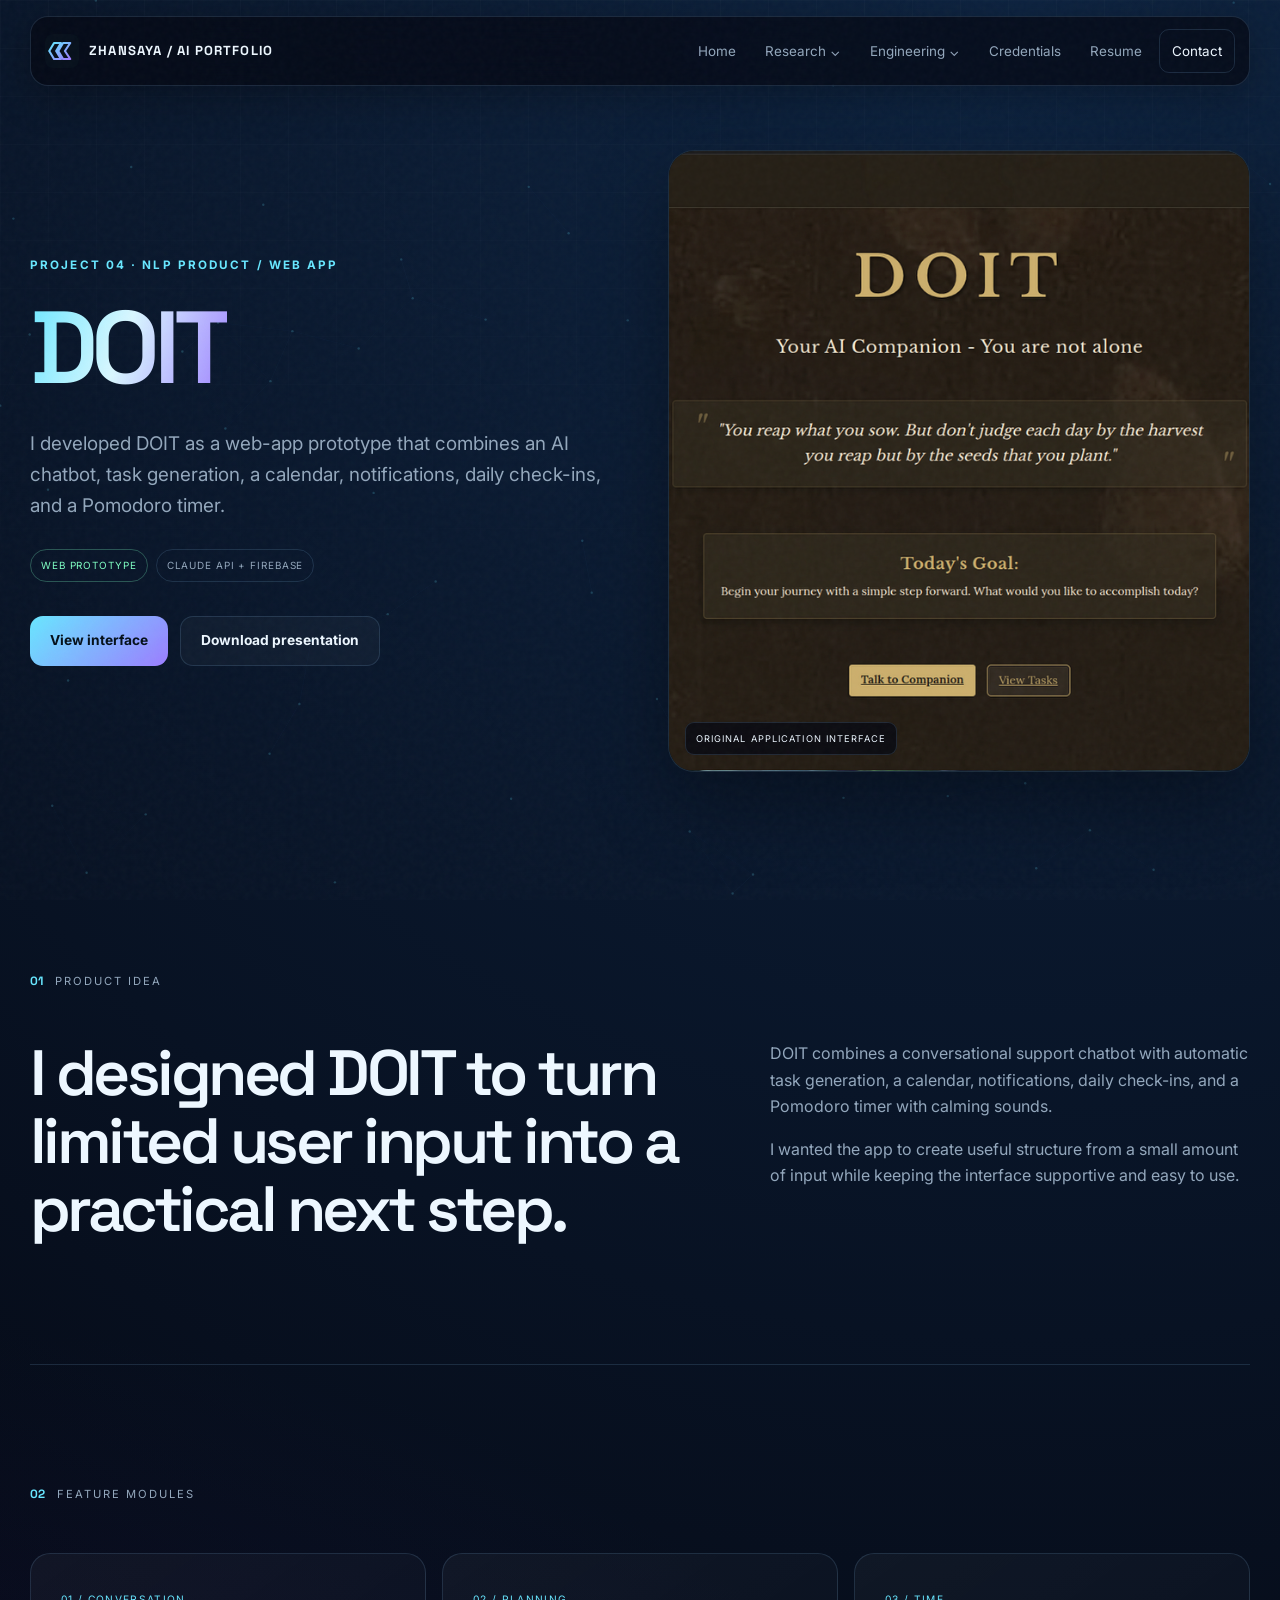
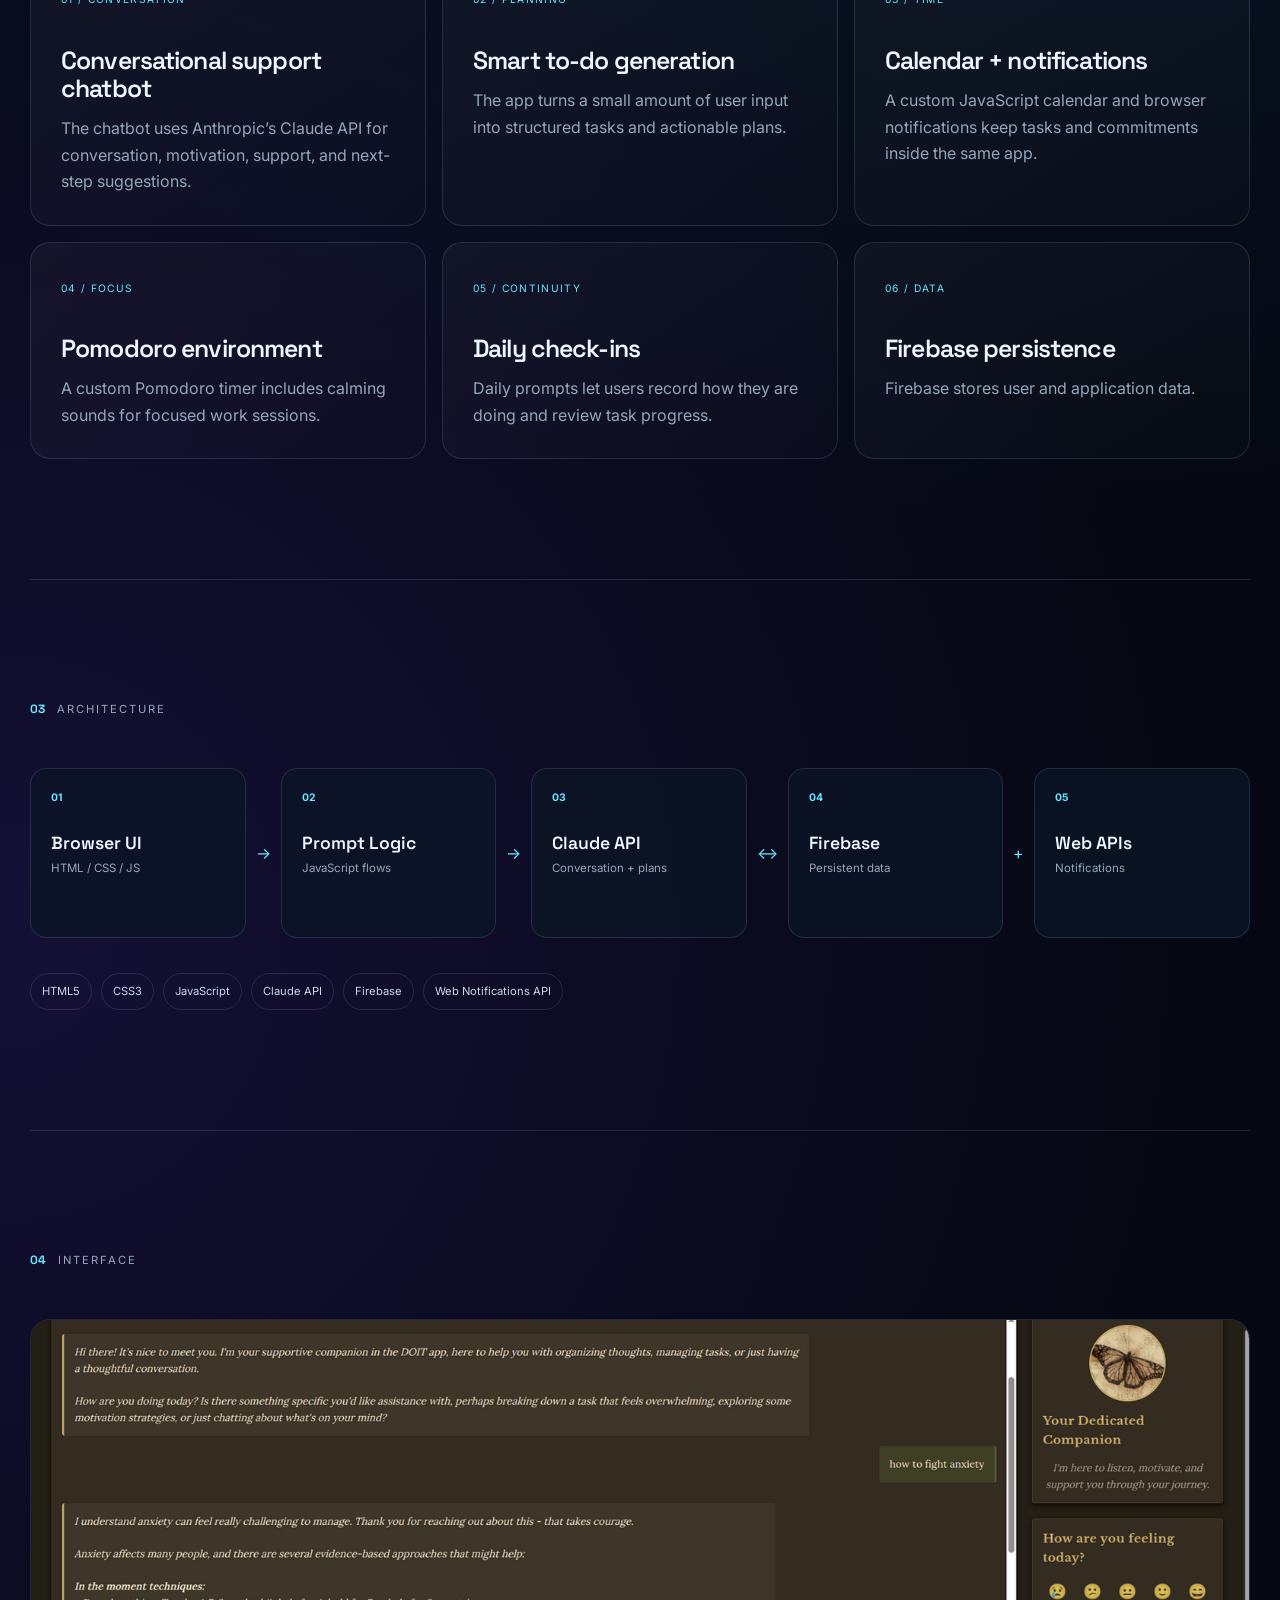
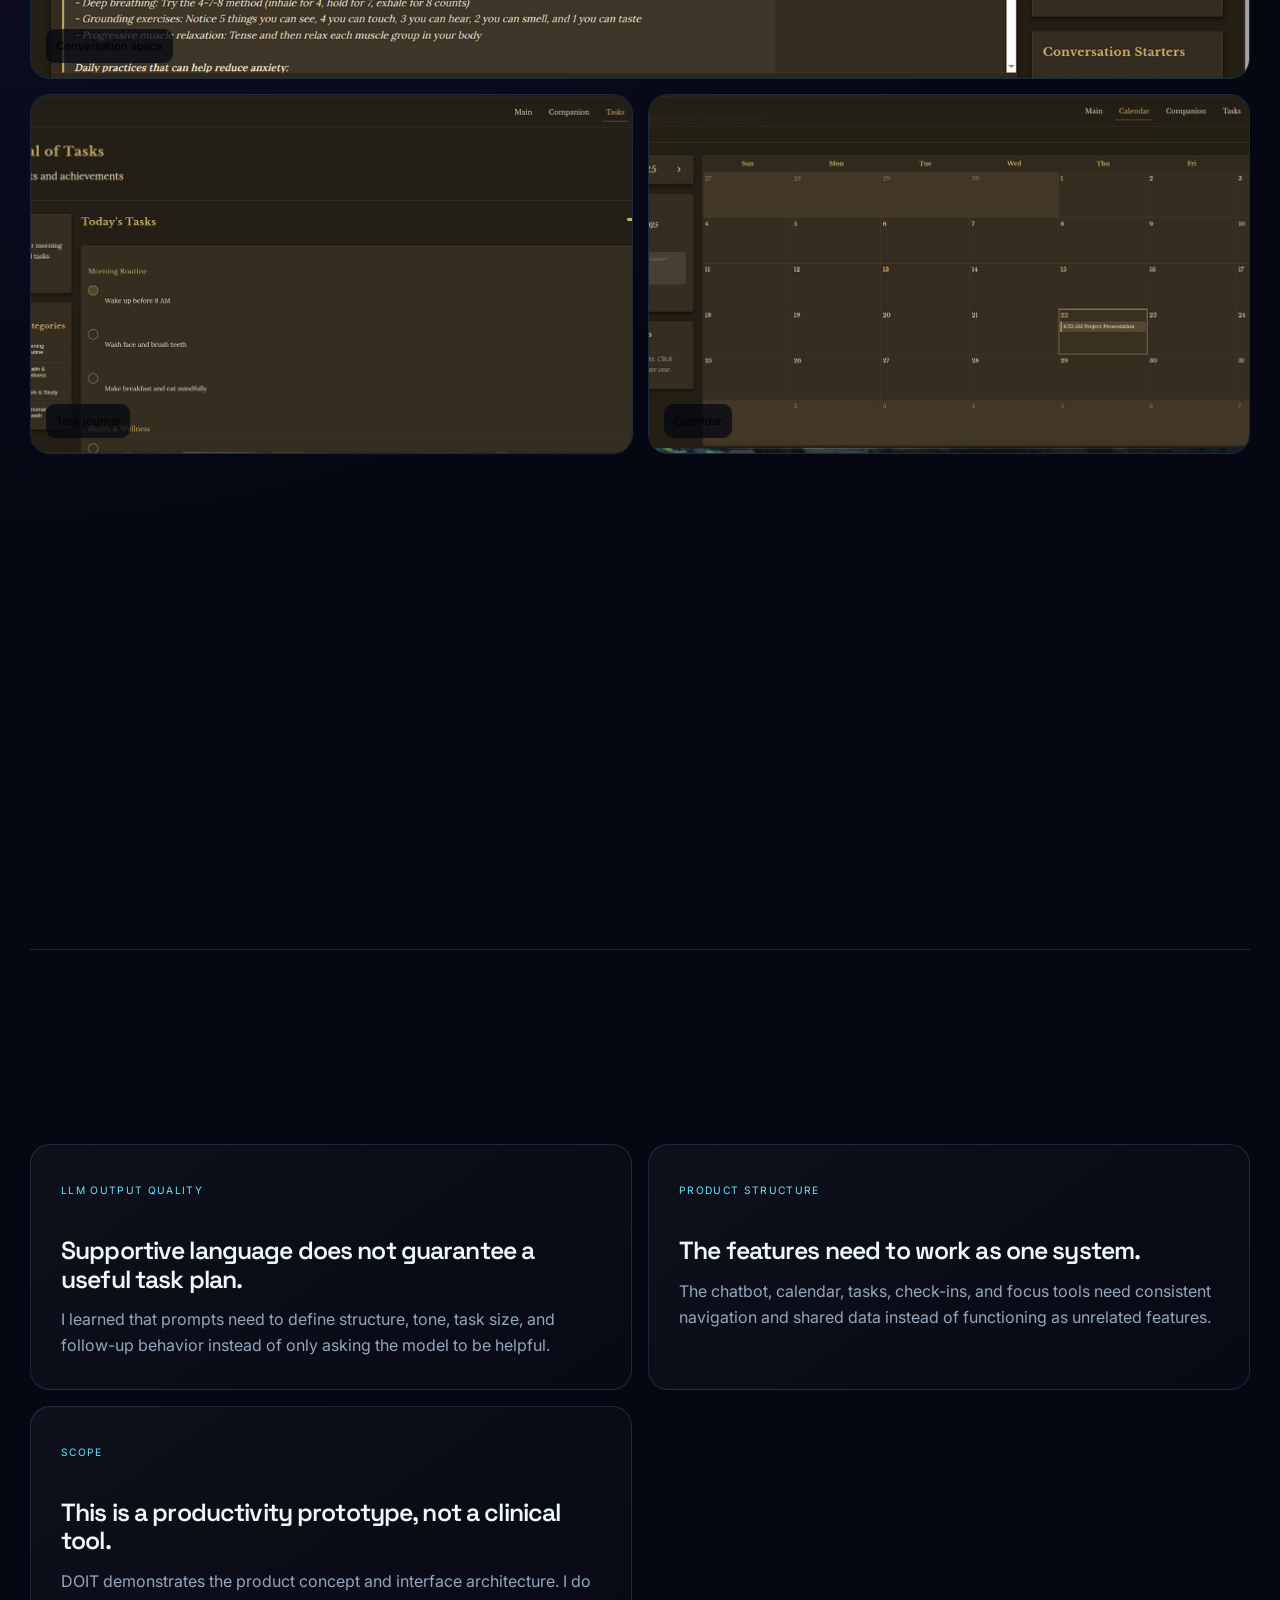
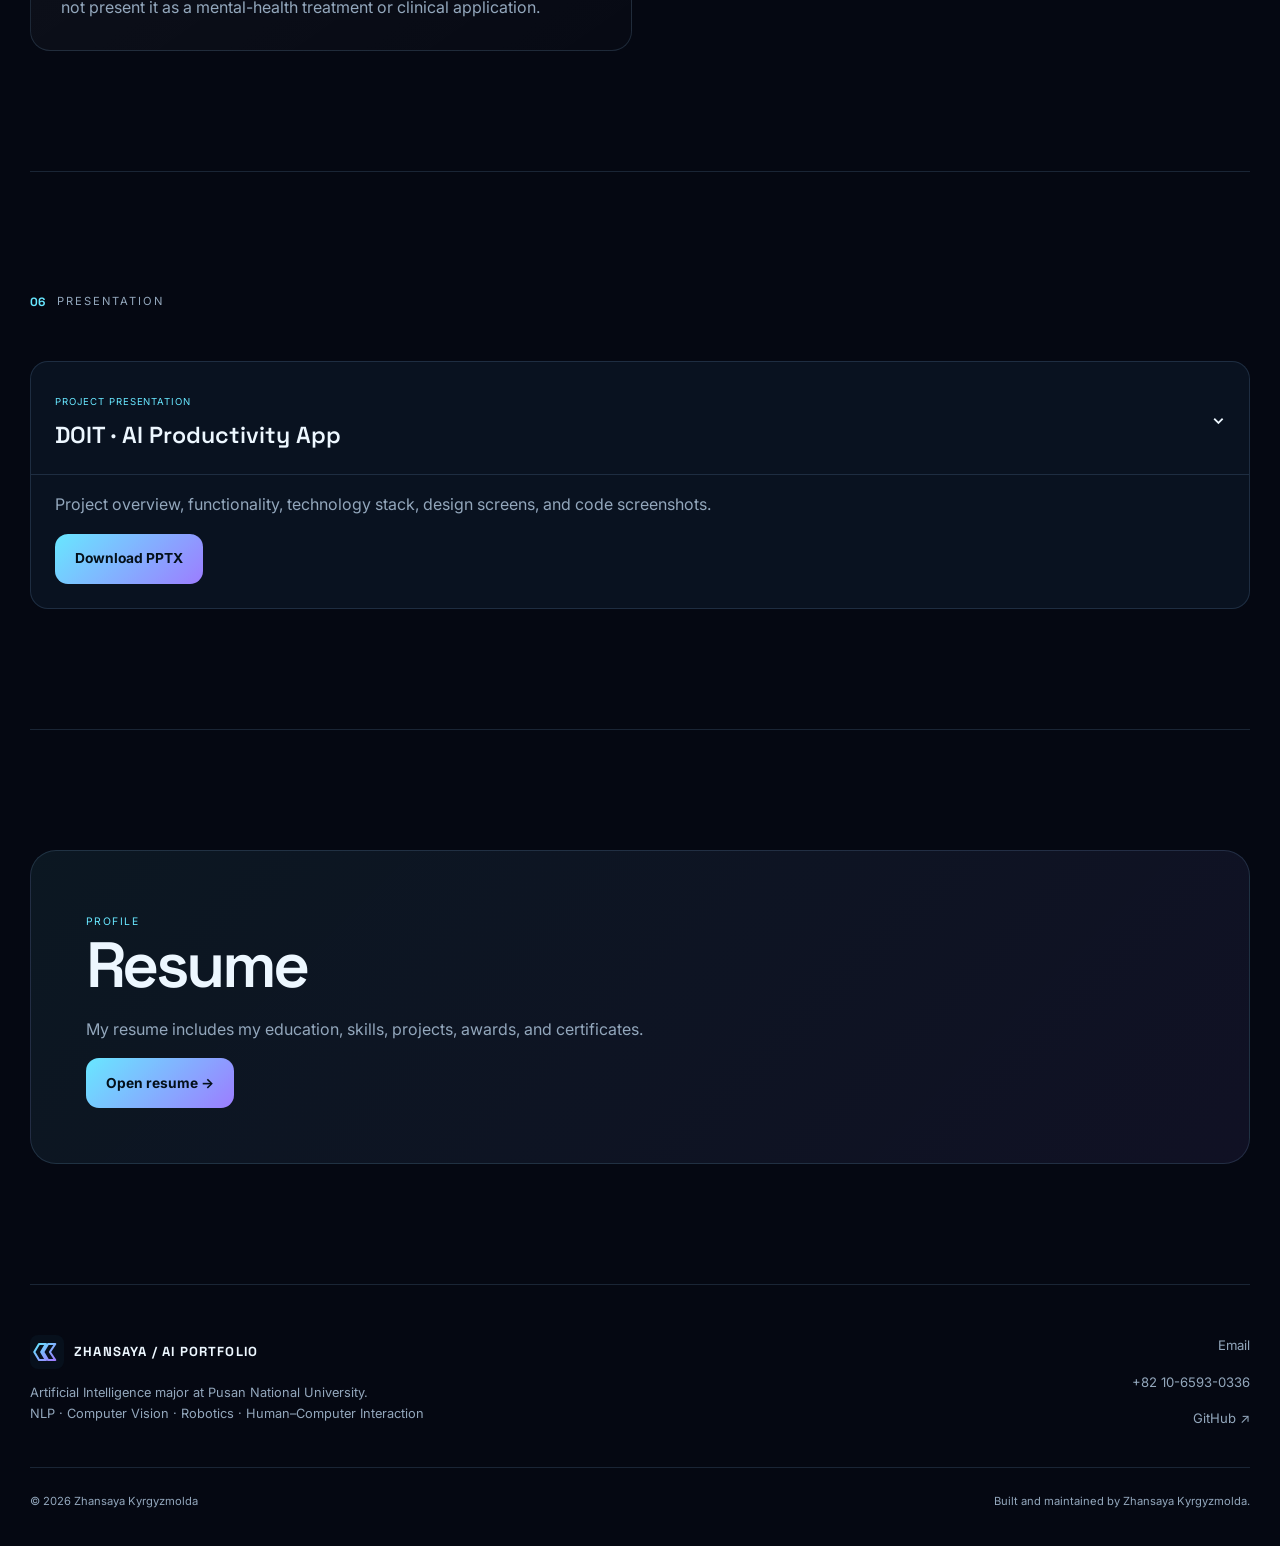
==== commit 36a9f63b: "Remove accents from resume" ====
--- a/doit.html
+++ b/doit.html
@@ -1 +1 @@
-<!doctype html><html lang="en"><head><meta charset="utf-8"><meta name="viewport" content="width=device-width,initial-scale=1"><meta name="description" content="DOIT AI productivity web-app prototype using Claude API, Firebase, task generation, calendar, notifications, daily check-ins, and Pomodoro tools."><meta name="theme-color" content="#050914"><meta property="og:title" content="DOIT | Zhansaya AI Portfolio"><meta property="og:description" content="DOIT AI productivity web-app prototype using Claude API, Firebase, task generation, calendar, notifications, daily check-ins, and Pomodoro tools."><meta property="og:type" content="website"><meta property="og:url" content="https://jans-saya.github.io/"><link rel="icon" href="assets/images/ui/logo.svg"><link rel="preconnect" href="https://fonts.googleapis.com"><link rel="preconnect" href="https://fonts.gstatic.com" crossorigin><link href="https://fonts.googleapis.com/css2?family=Inter:wght@400;500;600;700&family=Space+Grotesk:wght@500;600;700&display=swap" rel="stylesheet"><link rel="stylesheet" href="assets/css/site.css"><title>DOIT | Zhansaya AI Portfolio</title></head><body class="project-page doit-page"><canvas id="network" aria-hidden="true"></canvas><div class="noise" aria-hidden="true"></div><header class="site-header"><div class="nav-shell"><a class="brand" href="index.html"><img src="assets/images/ui/logo.svg" alt=""/><span>ZHANSAYA / AI PORTFOLIO</span></a><button class="menu-toggle" aria-label="Toggle navigation" aria-expanded="false"><span></span><span></span></button><nav class="main-nav" aria-label="Main navigation"><a href="index.html">Home</a><div class="nav-group"><button class="nav-drop" aria-expanded="false">Research <span>⌄</span></button><div class="dropdown"><a href="ray.html"><b>Project RAY</b><small>External memory and humanoid AI</small></a><a href="ray.html#benchmark"><b>Memory Benchmark</b><small>Internal vs external knowledge</small></a><a href="ray.html#papers"><b>Reports</b><small>Methods, results, and future work</small></a></div></div><div class="nav-group"><button class="nav-drop" aria-expanded="false">Engineering <span>⌄</span></button><div class="dropdown"><a href="sign-language.html"><b>Sign Language Translator</b><small>Computer vision and accessibility</small></a><a href="glove.html"><b>Gesture Smart Glove</b><small>Wearable input prototype</small></a><a href="doit.html"><b>DOIT</b><small>AI productivity web app</small></a></div></div><a href="index.html#credentials">Credentials</a><a href="resume.html">Resume</a><a class="nav-cta" href="index.html#contact">Contact</a></nav></div></header><main><section class="project-hero doit-hero"><div class="project-hero-copy reveal"><p class="kicker">PROJECT 04 · NLP PRODUCT / WEB APP</p><h1><em>DOIT</em></h1><p class="lede">I developed DOIT as a web-app prototype that combines an AI chatbot, task generation, a calendar, notifications, daily check-ins, and a Pomodoro timer.</p><div class="status-row"><span class="status active">WEB PROTOTYPE</span><span class="status">CLAUDE API + FIREBASE</span></div><div class="actions"><a class="btn primary" href="#features">View interface</a><a class="btn ghost" href="documents/doit-presentation.pptx">Download presentation</a></div></div><div class="project-hero-media reveal delay"><img src="assets/images/projects/doit-home.png" alt="DOIT application landing page"><div class="media-note">ORIGINAL APPLICATION INTERFACE</div></div></section><section class="section"><div class="section-label reveal"><span>01</span><p>PRODUCT IDEA</p></div><div class="split-intro"><h2 class="reveal">I designed DOIT to turn limited user input into a practical next step.</h2><div class="reveal delay"><p>DOIT combines a conversational support chatbot with automatic task generation, a calendar, notifications, daily check-ins, and a Pomodoro timer with calming sounds.</p><p>I wanted the app to create useful structure from a small amount of input while keeping the interface supportive and easy to use.</p></div></div></section><section class="section" id="features"><div class="section-label reveal"><span>02</span><p>FEATURE MODULES</p></div><div class="module-grid"><article class="module-card reveal"><span>01 / CONVERSATION</span><h3>Conversational support chatbot</h3><p>The chatbot uses Anthropic’s Claude API for conversation, motivation, support, and next-step suggestions.</p></article><article class="module-card reveal delay"><span>02 / PLANNING</span><h3>Smart to-do generation</h3><p>The app turns a small amount of user input into structured tasks and actionable plans.</p></article><article class="module-card reveal"><span>03 / TIME</span><h3>Calendar + notifications</h3><p>A custom JavaScript calendar and browser notifications keep tasks and commitments inside the same app.</p></article><article class="module-card reveal delay"><span>04 / FOCUS</span><h3>Pomodoro environment</h3><p>A custom Pomodoro timer includes calming sounds for focused work sessions.</p></article><article class="module-card reveal"><span>05 / CONTINUITY</span><h3>Daily check-ins</h3><p>Daily prompts let users record how they are doing and review task progress.</p></article><article class="module-card reveal delay"><span>06 / DATA</span><h3>Firebase persistence</h3><p>Firebase stores user and application data.</p></article></div></section><section class="section"><div class="section-label reveal"><span>03</span><p>ARCHITECTURE</p></div><div class="flow-diagram reveal"><div class="flow-node"><b>01</b><strong>Browser UI</strong><span>HTML / CSS / JS</span></div><i>→</i><div class="flow-node"><b>02</b><strong>Prompt Logic</strong><span>JavaScript flows</span></div><i>→</i><div class="flow-node"><b>03</b><strong>Claude API</strong><span>Conversation + plans</span></div><i>↔</i><div class="flow-node"><b>04</b><strong>Firebase</strong><span>Persistent data</span></div><i>+</i><div class="flow-node"><b>05</b><strong>Web APIs</strong><span>Notifications</span></div></div><div class="tech-strip reveal"><span>HTML5</span><span>CSS3</span><span>JavaScript</span><span>Claude API</span><span>Firebase</span><span>Web Notifications API</span></div></section><section class="section product-gallery"><div class="section-label reveal"><span>04</span><p>INTERFACE</p></div><div class="ui-gallery"><button class="gallery-item wide reveal" data-gallery="doit"><img src="assets/images/projects/doit-chat.png" alt="DOIT chatbot interface"><span>Conversation space</span></button><button class="gallery-item reveal delay" data-gallery="doit"><img src="assets/images/projects/doit-tasks.png" alt="DOIT task journal interface"><span>Task journal</span></button><button class="gallery-item reveal" data-gallery="doit"><img src="assets/images/projects/doit-calendar.png" alt="DOIT calendar interface"><span>Calendar</span></button><button class="gallery-item reveal delay" data-gallery="doit"><img src="assets/images/projects/doit-focus.png" alt="DOIT Pomodoro focus interface"><span>Focus timer</span></button><button class="gallery-item reveal" data-gallery="doit"><img src="assets/images/projects/doit-login.png" alt="DOIT login interface"><span>Authentication</span></button></div></section><section class="section"><div class="section-label reveal"><span>05</span><p>WHAT I LEARNED</p></div><div class="insight-grid"><article class="insight reveal"><span>LLM OUTPUT QUALITY</span><h3>Supportive language does not guarantee a useful task plan.</h3><p>I learned that prompts need to define structure, tone, task size, and follow-up behavior instead of only asking the model to be helpful.</p></article><article class="insight reveal delay"><span>PRODUCT STRUCTURE</span><h3>The features need to work as one system.</h3><p>The chatbot, calendar, tasks, check-ins, and focus tools need consistent navigation and shared data instead of functioning as unrelated features.</p></article><article class="insight reveal"><span>SCOPE</span><h3>This is a productivity prototype, not a clinical tool.</h3><p>DOIT demonstrates the product concept and interface architecture. I do not present it as a mental-health treatment or clinical application.</p></article></div></section><section class="section papers"><div class="section-label reveal"><span>06</span><p>PRESENTATION</p></div><div class="documents"><details class="document reveal" open><summary><div><span>PROJECT PRESENTATION</span><h3>DOIT · AI Productivity App</h3></div><b>⌄</b></summary><div class="document-body"><p>Project overview, functionality, technology stack, design screens, and code screenshots.</p><a class="btn primary" href="documents/doit-presentation.pptx">Download PPTX</a></div></details></div></section><section class="section next-project"><div class="next-card"><span>PROFILE</span><h2>Résumé</h2><p>My résumé includes my education, skills, projects, awards, and certificates.</p><a class="btn primary" href="resume.html">Open résumé →</a></div></section></main><footer class="site-footer"><div><a class="brand footer-brand" href="index.html"><img src="assets/images/ui/logo.svg" alt=""/><span>ZHANSAYA / AI PORTFOLIO</span></a><p>Artificial Intelligence major at Pusan National University.<br/>NLP · Computer Vision · Robotics · Human–Computer Interaction</p></div><div class="footer-links"><a href="mailto:zhansaya.k29.12.04@gmail.com">Email</a><a href="tel:+821065930336">+82 10-6593-0336</a><a href="https://github.com/jans-saya" target="_blank" rel="noreferrer">GitHub ↗</a></div><div class="footer-bottom"><span>© <span data-year></span> Zhansaya Kyrgyzmolda</span><span>Built and maintained by Zhansaya Kyrgyzmolda.</span></div></footer><div class="lightbox" aria-hidden="true" role="dialog" aria-modal="true"><button class="lightbox-close" aria-label="Close image">×</button><button class="lightbox-prev" aria-label="Previous image">←</button><figure><img alt=""><figcaption></figcaption></figure><button class="lightbox-next" aria-label="Next image">→</button></div><script src="assets/js/site.js"></script></body></html>+<!doctype html><html lang="en"><head><meta charset="utf-8"><meta name="viewport" content="width=device-width,initial-scale=1"><meta name="description" content="DOIT AI productivity web-app prototype using Claude API, Firebase, task generation, calendar, notifications, daily check-ins, and Pomodoro tools."><meta name="theme-color" content="#050914"><meta property="og:title" content="DOIT | Zhansaya AI Portfolio"><meta property="og:description" content="DOIT AI productivity web-app prototype using Claude API, Firebase, task generation, calendar, notifications, daily check-ins, and Pomodoro tools."><meta property="og:type" content="website"><meta property="og:url" content="https://jans-saya.github.io/"><link rel="icon" href="assets/images/ui/logo.svg"><link rel="preconnect" href="https://fonts.googleapis.com"><link rel="preconnect" href="https://fonts.gstatic.com" crossorigin><link href="https://fonts.googleapis.com/css2?family=Inter:wght@400;500;600;700&family=Space+Grotesk:wght@500;600;700&display=swap" rel="stylesheet"><link rel="stylesheet" href="assets/css/site.css"><title>DOIT | Zhansaya AI Portfolio</title></head><body class="project-page doit-page"><canvas id="network" aria-hidden="true"></canvas><div class="noise" aria-hidden="true"></div><header class="site-header"><div class="nav-shell"><a class="brand" href="index.html"><img src="assets/images/ui/logo.svg" alt=""/><span>ZHANSAYA / AI PORTFOLIO</span></a><button class="menu-toggle" aria-label="Toggle navigation" aria-expanded="false"><span></span><span></span></button><nav class="main-nav" aria-label="Main navigation"><a href="index.html">Home</a><div class="nav-group"><button class="nav-drop" aria-expanded="false">Research <span>⌄</span></button><div class="dropdown"><a href="ray.html"><b>Project RAY</b><small>External memory and humanoid AI</small></a><a href="ray.html#benchmark"><b>Memory Benchmark</b><small>Internal vs external knowledge</small></a><a href="ray.html#papers"><b>Reports</b><small>Methods, results, and future work</small></a></div></div><div class="nav-group"><button class="nav-drop" aria-expanded="false">Engineering <span>⌄</span></button><div class="dropdown"><a href="sign-language.html"><b>Sign Language Translator</b><small>Computer vision and accessibility</small></a><a href="glove.html"><b>Gesture Smart Glove</b><small>Wearable input prototype</small></a><a href="doit.html"><b>DOIT</b><small>AI productivity web app</small></a></div></div><a href="index.html#credentials">Credentials</a><a href="resume.html">Resume</a><a class="nav-cta" href="index.html#contact">Contact</a></nav></div></header><main><section class="project-hero doit-hero"><div class="project-hero-copy reveal"><p class="kicker">PROJECT 04 · NLP PRODUCT / WEB APP</p><h1><em>DOIT</em></h1><p class="lede">I developed DOIT as a web-app prototype that combines an AI chatbot, task generation, a calendar, notifications, daily check-ins, and a Pomodoro timer.</p><div class="status-row"><span class="status active">WEB PROTOTYPE</span><span class="status">CLAUDE API + FIREBASE</span></div><div class="actions"><a class="btn primary" href="#features">View interface</a><a class="btn ghost" href="documents/doit-presentation.pptx">Download presentation</a></div></div><div class="project-hero-media reveal delay"><img src="assets/images/projects/doit-home.png" alt="DOIT application landing page"><div class="media-note">ORIGINAL APPLICATION INTERFACE</div></div></section><section class="section"><div class="section-label reveal"><span>01</span><p>PRODUCT IDEA</p></div><div class="split-intro"><h2 class="reveal">I designed DOIT to turn limited user input into a practical next step.</h2><div class="reveal delay"><p>DOIT combines a conversational support chatbot with automatic task generation, a calendar, notifications, daily check-ins, and a Pomodoro timer with calming sounds.</p><p>I wanted the app to create useful structure from a small amount of input while keeping the interface supportive and easy to use.</p></div></div></section><section class="section" id="features"><div class="section-label reveal"><span>02</span><p>FEATURE MODULES</p></div><div class="module-grid"><article class="module-card reveal"><span>01 / CONVERSATION</span><h3>Conversational support chatbot</h3><p>The chatbot uses Anthropic’s Claude API for conversation, motivation, support, and next-step suggestions.</p></article><article class="module-card reveal delay"><span>02 / PLANNING</span><h3>Smart to-do generation</h3><p>The app turns a small amount of user input into structured tasks and actionable plans.</p></article><article class="module-card reveal"><span>03 / TIME</span><h3>Calendar + notifications</h3><p>A custom JavaScript calendar and browser notifications keep tasks and commitments inside the same app.</p></article><article class="module-card reveal delay"><span>04 / FOCUS</span><h3>Pomodoro environment</h3><p>A custom Pomodoro timer includes calming sounds for focused work sessions.</p></article><article class="module-card reveal"><span>05 / CONTINUITY</span><h3>Daily check-ins</h3><p>Daily prompts let users record how they are doing and review task progress.</p></article><article class="module-card reveal delay"><span>06 / DATA</span><h3>Firebase persistence</h3><p>Firebase stores user and application data.</p></article></div></section><section class="section"><div class="section-label reveal"><span>03</span><p>ARCHITECTURE</p></div><div class="flow-diagram reveal"><div class="flow-node"><b>01</b><strong>Browser UI</strong><span>HTML / CSS / JS</span></div><i>→</i><div class="flow-node"><b>02</b><strong>Prompt Logic</strong><span>JavaScript flows</span></div><i>→</i><div class="flow-node"><b>03</b><strong>Claude API</strong><span>Conversation + plans</span></div><i>↔</i><div class="flow-node"><b>04</b><strong>Firebase</strong><span>Persistent data</span></div><i>+</i><div class="flow-node"><b>05</b><strong>Web APIs</strong><span>Notifications</span></div></div><div class="tech-strip reveal"><span>HTML5</span><span>CSS3</span><span>JavaScript</span><span>Claude API</span><span>Firebase</span><span>Web Notifications API</span></div></section><section class="section product-gallery"><div class="section-label reveal"><span>04</span><p>INTERFACE</p></div><div class="ui-gallery"><button class="gallery-item wide reveal" data-gallery="doit"><img src="assets/images/projects/doit-chat.png" alt="DOIT chatbot interface"><span>Conversation space</span></button><button class="gallery-item reveal delay" data-gallery="doit"><img src="assets/images/projects/doit-tasks.png" alt="DOIT task journal interface"><span>Task journal</span></button><button class="gallery-item reveal" data-gallery="doit"><img src="assets/images/projects/doit-calendar.png" alt="DOIT calendar interface"><span>Calendar</span></button><button class="gallery-item reveal delay" data-gallery="doit"><img src="assets/images/projects/doit-focus.png" alt="DOIT Pomodoro focus interface"><span>Focus timer</span></button><button class="gallery-item reveal" data-gallery="doit"><img src="assets/images/projects/doit-login.png" alt="DOIT login interface"><span>Authentication</span></button></div></section><section class="section"><div class="section-label reveal"><span>05</span><p>WHAT I LEARNED</p></div><div class="insight-grid"><article class="insight reveal"><span>LLM OUTPUT QUALITY</span><h3>Supportive language does not guarantee a useful task plan.</h3><p>I learned that prompts need to define structure, tone, task size, and follow-up behavior instead of only asking the model to be helpful.</p></article><article class="insight reveal delay"><span>PRODUCT STRUCTURE</span><h3>The features need to work as one system.</h3><p>The chatbot, calendar, tasks, check-ins, and focus tools need consistent navigation and shared data instead of functioning as unrelated features.</p></article><article class="insight reveal"><span>SCOPE</span><h3>This is a productivity prototype, not a clinical tool.</h3><p>DOIT demonstrates the product concept and interface architecture. I do not present it as a mental-health treatment or clinical application.</p></article></div></section><section class="section papers"><div class="section-label reveal"><span>06</span><p>PRESENTATION</p></div><div class="documents"><details class="document reveal" open><summary><div><span>PROJECT PRESENTATION</span><h3>DOIT · AI Productivity App</h3></div><b>⌄</b></summary><div class="document-body"><p>Project overview, functionality, technology stack, design screens, and code screenshots.</p><a class="btn primary" href="documents/doit-presentation.pptx">Download PPTX</a></div></details></div></section><section class="section next-project"><div class="next-card"><span>PROFILE</span><h2>Resume</h2><p>My resume includes my education, skills, projects, awards, and certificates.</p><a class="btn primary" href="resume.html">Open resume →</a></div></section></main><footer class="site-footer"><div><a class="brand footer-brand" href="index.html"><img src="assets/images/ui/logo.svg" alt=""/><span>ZHANSAYA / AI PORTFOLIO</span></a><p>Artificial Intelligence major at Pusan National University.<br/>NLP · Computer Vision · Robotics · Human–Computer Interaction</p></div><div class="footer-links"><a href="mailto:zhansaya.k29.12.04@gmail.com">Email</a><a href="tel:+821065930336">+82 10-6593-0336</a><a href="https://github.com/jans-saya" target="_blank" rel="noreferrer">GitHub ↗</a></div><div class="footer-bottom"><span>© <span data-year></span> Zhansaya Kyrgyzmolda</span><span>Built and maintained by Zhansaya Kyrgyzmolda.</span></div></footer><div class="lightbox" aria-hidden="true" role="dialog" aria-modal="true"><button class="lightbox-close" aria-label="Close image">×</button><button class="lightbox-prev" aria-label="Previous image">←</button><figure><img alt=""><figcaption></figcaption></figure><button class="lightbox-next" aria-label="Next image">→</button></div><script src="assets/js/site.js"></script></body></html>
--- a/assets/css/site.css
+++ b/assets/css/site.css
@@ -1 +1,4 @@
-:root{--bg:#050812;--bg2:#08101e;--panel:rgba(12,22,38,.74);--panel2:#0b1423;--text:#edf7ff;--muted:#93a7bc;--line:rgba(137,193,235,.16);--cyan:#68e7ff;--violet:#9c7dff;--green:#7fffc4;--danger:#ff758f;--max:1220px;--radius:26px;--shadow:0 28px 80px rgba(0,0,0,.35)}*{box-sizing:border-box}html{scroll-behavior:smooth}body{margin:0;background:radial-gradient(circle at 80% 0,#0d2340 0,transparent 33%),radial-gradient(circle at 0 40%,#151036 0,transparent 30%),var(--bg);color:var(--text);font-family:Inter,system-ui,sans-serif;line-height:1.65;overflow-x:hidden}body::before{content:"";position:fixed;inset:0;pointer-events:none;background-image:linear-gradient(rgba(255,255,255,.018) 1px,transparent 1px),linear-gradient(90deg,rgba(255,255,255,.018) 1px,transparent 1px);background-size:48px 48px;mask-image:linear-gradient(to bottom,#000,transparent 86%);z-index:-2}#network{position:fixed;inset:0;width:100%;height:100%;z-index:-3;opacity:.38}.noise{position:fixed;inset:0;pointer-events:none;z-index:80;opacity:.035;background-image:url("data:image/svg+xml,%3Csvg viewBox='0 0 180 180' xmlns='http://www.w3.org/2000/svg'%3E%3Cfilter id='n'%3E%3CfeTurbulence type='fractalNoise' baseFrequency='.85' numOctaves='3' stitchTiles='stitch'/%3E%3C/filter%3E%3Crect width='100%25' height='100%25' filter='url(%23n)' opacity='.8'/%3E%3C/svg%3E")}a{color:inherit;text-decoration:none}button{font:inherit}img{max-width:100%;display:block}em{font-style:normal;background:linear-gradient(110deg,var(--cyan),#d9f7ff 47%,var(--violet));background-clip:text;-webkit-background-clip:text;color:transparent}::selection{background:rgba(104,231,255,.3)}.site-header{position:fixed;inset:16px 0 auto;z-index:60}.nav-shell{width:min(calc(100% - 28px),var(--max));margin:auto;display:flex;align-items:center;justify-content:space-between;padding:12px 14px;border:1px solid var(--line);border-radius:18px;background:rgba(5,8,18,.72);backdrop-filter:blur(22px);box-shadow:0 10px 40px rgba(0,0,0,.28)}.brand{display:flex;align-items:center;gap:10px;font-family:"Space Grotesk";font-size:.82rem;font-weight:700;letter-spacing:.09em}.brand img{width:34px;height:34px}.main-nav{display:flex;align-items:center;gap:5px}.main-nav>a,.nav-drop{border:0;background:transparent;color:var(--muted);padding:10px 12px;border-radius:10px;cursor:pointer;font-size:.84rem}.main-nav>a:hover,.nav-drop:hover{color:var(--text);background:rgba(255,255,255,.04)}.nav-cta{border:1px solid var(--line)!important;color:var(--text)!important}.nav-group{position:relative}.dropdown{position:absolute;top:calc(100% + 10px);left:0;width:290px;padding:9px;border:1px solid var(--line);border-radius:16px;background:rgba(7,13,24,.96);box-shadow:var(--shadow);opacity:0;visibility:hidden;transform:translateY(-8px);transition:.22s}.nav-group:hover .dropdown,.nav-group.open .dropdown{opacity:1;visibility:visible;transform:none}.dropdown a{display:grid;padding:12px;border-radius:11px}.dropdown a:hover{background:rgba(104,231,255,.06)}.dropdown b{font-size:.86rem}.dropdown small{color:var(--muted);font-size:.72rem}.menu-toggle{display:none;width:44px;height:44px;border:0;background:transparent}.menu-toggle span{display:block;width:21px;height:1px;background:var(--text);margin:6px auto}.hero,.project-hero,.section,.resume-hero,.resume-sheet,.site-footer{width:min(calc(100% - 38px),var(--max));margin-inline:auto}.hero{min-height:100vh;padding:155px 0 85px;display:grid;align-items:center;position:relative}.hero-grid{display:grid;grid-template-columns:1.2fr .8fr;gap:70px;align-items:center}.kicker{color:var(--cyan);font-size:.73rem;letter-spacing:.18em;text-transform:uppercase;font-weight:700;margin:0 0 22px}.hero h1,.project-hero h1,.error-main h1{font:600 clamp(3.3rem,7.7vw,7rem)/.98 "Space Grotesk";letter-spacing:-.065em;margin:0}.lede{font-size:clamp(1rem,1.5vw,1.18rem);color:var(--muted);max-width:720px;margin:30px 0 0}.actions{display:flex;gap:12px;flex-wrap:wrap;margin-top:34px}.btn{display:inline-flex;align-items:center;justify-content:center;min-height:50px;padding:0 20px;border-radius:13px;border:1px solid var(--line);font-size:.86rem;font-weight:700;cursor:pointer;transition:.25s}.btn:hover{transform:translateY(-2px);border-color:rgba(104,231,255,.5)}.btn.primary{background:linear-gradient(135deg,var(--cyan),var(--violet));color:#04101a;border:0}.btn.ghost{background:rgba(255,255,255,.03);color:var(--text)}.availability{margin-top:30px;color:var(--muted);font-size:.78rem}.availability span{display:inline-block;width:8px;height:8px;border-radius:50%;background:var(--green);box-shadow:0 0 18px var(--green);margin-right:9px}.hero-console{min-height:520px;border:1px solid var(--line);border-radius:var(--radius);background:linear-gradient(145deg,rgba(15,31,53,.82),rgba(5,10,20,.76));backdrop-filter:blur(16px);box-shadow:var(--shadow);padding:22px;display:flex;flex-direction:column}.console-head{display:flex;justify-content:space-between;color:var(--muted);font:600 .69rem/1 "Space Grotesk";letter-spacing:.15em}.live{color:var(--green)}.console-orb{position:relative;flex:1;min-height:320px;display:grid;place-items:center}.core{width:112px;height:112px;border-radius:50%;display:grid;place-items:center;background:radial-gradient(circle at 30% 20%,#f4ffff,#70dff7 25%,#6555b6 56%,#0c1422 78%);box-shadow:0 0 60px rgba(104,231,255,.4);font:700 1.6rem "Space Grotesk";color:#07101c}.ring{position:absolute;width:250px;height:250px;border:1px solid rgba(104,231,255,.28);border-radius:50%;animation:spin 15s linear infinite}.ring b{position:absolute;left:-20px;top:48%;width:44px;height:44px;border:1px solid var(--line);border-radius:50%;display:grid;place-items:center;background:#07101c;font-size:.65rem}.r2{width:320px;height:320px;animation-direction:reverse;animation-duration:20s;transform:rotate(55deg)}.r3{width:390px;height:390px;animation-duration:28s;transform:rotate(-40deg)}@keyframes spin{to{transform:rotate(360deg)}}.console-readout{display:grid;grid-template-columns:repeat(3,1fr);gap:8px}.console-readout div{padding:12px;border:1px solid var(--line);border-radius:11px}.console-readout small{display:block;color:var(--muted);font-size:.58rem;letter-spacing:.1em}.console-readout strong{font-size:.72rem}.scroll-cue{position:absolute;bottom:28px;left:0;color:var(--muted);font-size:.66rem;letter-spacing:.13em}.scroll-cue span{color:var(--cyan);margin-left:8px}.section{padding:120px 0}.section+.section{border-top:1px solid var(--line)}.section-label{display:flex;align-items:center;gap:12px;margin-bottom:50px}.section-label span{color:var(--cyan);font:700 .75rem "Space Grotesk"}.section-label p{margin:0;color:var(--muted);font-size:.7rem;letter-spacing:.18em}.split-intro{display:grid;grid-template-columns:1.15fr .85fr;gap:90px}.split-intro h2,.section-title-row h2,.contact-panel h2,.award-layout h2,.next-card h2{font:600 clamp(2.35rem,5vw,4.7rem)/1.06 "Space Grotesk";letter-spacing:-.055em;margin:0}.split-intro p,.section-title-row p{color:var(--muted);margin-top:0}.domain-grid{display:grid;grid-template-columns:repeat(2,1fr);gap:16px;margin-top:70px}.domain-card,.note-card,.system-card,.insight,.module-card,.fact-card,.metric-card{border:1px solid var(--line);border-radius:20px;background:linear-gradient(145deg,rgba(255,255,255,.04),rgba(255,255,255,.012));padding:30px}.domain-card span,.note-card span,.system-card span,.insight span,.module-card span,.metric-card span{font-size:.64rem;color:var(--cyan);letter-spacing:.13em}.domain-card h3,.note-card h3,.system-card h3,.insight h3,.module-card h3{font:600 1.55rem/1.14 "Space Grotesk";letter-spacing:-.035em;margin:36px 0 12px}.domain-card p,.note-card p,.system-card p,.insight p,.module-card p{color:var(--muted);margin:0}.section-title-row{display:grid;grid-template-columns:1.2fr .8fr;gap:80px;align-items:end;margin-bottom:54px}.work-grid{display:grid;grid-template-columns:repeat(2,1fr);gap:20px}.work-card{border:1px solid var(--line);border-radius:var(--radius);overflow:hidden;background:var(--panel);transition:.35s}.work-card:hover{transform:translateY(-7px);border-color:rgba(104,231,255,.4);box-shadow:var(--shadow)}.work-visual{height:390px;overflow:hidden;background:#08111d}.work-visual img{width:100%;height:100%;object-fit:cover;transition:.7s}.work-card:hover .work-visual img{transform:scale(1.035)}.ray-card .work-visual img{object-fit:contain;padding:15px}.work-copy{padding:28px}.eyeline{display:flex;justify-content:space-between;gap:15px;color:var(--cyan);font-size:.61rem;letter-spacing:.08em}.work-copy h3{font:600 clamp(1.9rem,3vw,3rem) "Space Grotesk";letter-spacing:-.045em;margin:26px 0 13px}.work-copy p{color:var(--muted)}.card-arrow{margin-top:25px;font-size:.82rem;font-weight:700}.card-arrow span{color:var(--cyan)}.metrics-section{display:grid;grid-template-columns:repeat(4,1fr);gap:14px}.metric{padding:30px 24px;border:1px solid var(--line);border-radius:18px;background:rgba(255,255,255,.025)}.metric strong{font:600 3rem "Space Grotesk";color:var(--cyan);display:block}.metric span{color:var(--muted);font-size:.8rem}.credential-feature{display:grid;grid-template-columns:1fr 1fr;gap:45px;align-items:center;padding:30px;border:1px solid var(--line);border-radius:var(--radius);background:var(--panel)}.credential-feature img{border-radius:16px}.credential-feature h3{font:600 2.5rem "Space Grotesk";letter-spacing:-.04em;margin:0}.credential-feature p{color:var(--muted)}.text-link{display:inline-block;color:var(--cyan);font-weight:700;font-size:.82rem;margin-top:12px}.credential-grid{display:grid;grid-template-columns:repeat(3,1fr);gap:16px;margin-top:18px}.credential-card{border:1px solid var(--line);border-radius:20px;overflow:hidden;background:var(--panel)}.credential-card img{height:225px;width:100%;object-fit:cover}.credential-card div{padding:22px}.credential-card span{color:var(--cyan);font-size:.6rem;letter-spacing:.11em}.credential-card h3{font:600 1.25rem "Space Grotesk";margin:14px 0 9px}.credential-card p{color:var(--muted);font-size:.8rem}.timeline{border-left:1px solid var(--line);margin-left:28px}.timeline-item{display:grid;grid-template-columns:120px 1fr;gap:35px;padding:0 0 60px 40px;position:relative}.timeline-item::before{content:"";position:absolute;left:-7px;top:6px;width:12px;height:12px;border-radius:50%;background:var(--cyan);box-shadow:0 0 20px var(--cyan)}.timeline time{color:var(--cyan);font:600 1rem "Space Grotesk"}.timeline h3{font:600 1.8rem "Space Grotesk";margin:0}.timeline p{color:var(--muted);max-width:770px}.contact-panel{padding:clamp(40px,7vw,90px);border:1px solid var(--line);border-radius:var(--radius);background:radial-gradient(circle at 80% 0,rgba(104,231,255,.16),transparent 35%),linear-gradient(145deg,#0b1728,#070b13)}.contact-panel>p:not(.kicker){max-width:750px;color:var(--muted)}.site-footer{padding:50px 0 35px;border-top:1px solid var(--line);display:grid;grid-template-columns:1fr auto;gap:30px;color:var(--muted)}.footer-brand{color:var(--text)}.site-footer p{font-size:.8rem}.footer-links{display:grid;gap:8px;text-align:right;font-size:.82rem}.footer-links a:hover{color:var(--cyan)}.footer-bottom{grid-column:1/-1;padding-top:24px;border-top:1px solid var(--line);display:flex;justify-content:space-between;font-size:.7rem}.boot{position:fixed;inset:0;z-index:100;background:#03060c;display:grid;place-items:center;transition:opacity .65s,visibility .65s}.boot.hidden{opacity:0;visibility:hidden}.boot-card{width:min(480px,calc(100% - 40px));text-align:center}.boot-mark{margin:auto;width:76px;height:76px;border:1px solid var(--cyan);border-radius:20px;display:grid;place-items:center;font:700 1.4rem "Space Grotesk";box-shadow:0 0 35px rgba(104,231,255,.25)}.boot-card p{font:.72rem "Space Grotesk";letter-spacing:.16em;margin:24px}.boot-line{height:3px;background:#101b2b;overflow:hidden;border-radius:9px}.boot-line span{display:block;height:100%;background:linear-gradient(90deg,var(--cyan),var(--violet));animation:load 1.2s ease forwards}@keyframes load{from{width:0}to{width:100%}}.boot-modules{display:flex;justify-content:space-between;color:#4d6075;font-size:.58rem;margin-top:12px}.reveal{opacity:0;transform:translateY(26px);transition:.8s}.reveal.visible{opacity:1;transform:none}.delay{transition-delay:.13s}.project-hero{min-height:94vh;padding:150px 0 80px;display:grid;grid-template-columns:1fr 1fr;gap:55px;align-items:center}.project-hero h1{font-size:clamp(4rem,8vw,7.4rem)}.project-hero-media{position:relative;border:1px solid var(--line);border-radius:var(--radius);overflow:hidden;background:#07101b;box-shadow:var(--shadow)}.project-hero-media img{width:100%;height:620px;object-fit:cover}.ray-page .project-hero-media img{object-fit:contain;padding:20px}.media-note{position:absolute;left:16px;bottom:16px;padding:8px 10px;border:1px solid var(--line);border-radius:9px;background:rgba(5,8,18,.72);backdrop-filter:blur(12px);font-size:.58rem;letter-spacing:.12em}.status-row{display:flex;gap:8px;flex-wrap:wrap;margin-top:28px}.status{padding:7px 10px;border:1px solid var(--line);border-radius:999px;color:var(--muted);font-size:.62rem;letter-spacing:.09em}.status.active{color:var(--green);border-color:rgba(127,255,196,.28)}.quote-panel{margin-top:65px;padding:45px;border:1px solid var(--line);border-radius:var(--radius);background:linear-gradient(135deg,rgba(104,231,255,.06),rgba(156,125,255,.07))}.quote-panel blockquote{font:500 clamp(1.6rem,3vw,2.9rem)/1.25 "Space Grotesk";letter-spacing:-.035em;margin:0}.quote-panel span{display:block;color:var(--muted);margin-top:20px;font-size:.75rem}.flow-diagram{display:flex;align-items:stretch;gap:10px}.flow-node{flex:1;min-height:170px;padding:20px;border:1px solid var(--line);border-radius:16px;background:var(--panel)}.flow-node b{display:block;color:var(--cyan);font-size:.65rem}.flow-node strong{display:block;font:600 1.1rem "Space Grotesk";margin-top:25px}.flow-node span{display:block;color:var(--muted);font-size:.72rem;margin-top:5px}.flow-diagram>i{align-self:center;color:var(--cyan);font-style:normal}.note-grid,.insight-grid,.module-grid,.metric-cards{display:grid;grid-template-columns:repeat(3,1fr);gap:16px;margin-top:55px}.insight-grid{grid-template-columns:repeat(2,1fr)}.module-grid{grid-template-columns:repeat(3,1fr);margin-top:0}.benchmark-grid{display:grid;grid-template-columns:.8fr 1.2fr;gap:20px}.benchmark-summary,.result-panel,.formula-card,.evolution-panel{padding:34px;border:1px solid var(--line);border-radius:22px;background:var(--panel)}.big-stat strong{font:600 5rem "Space Grotesk";color:var(--cyan)}.big-stat span{display:block;color:var(--muted)}.benchmark-summary>p{color:var(--muted)}.clean-list{padding:0;list-style:none;color:var(--muted);font-size:.82rem}.clean-list li{padding:9px 0;border-top:1px solid var(--line)}.clean-list b{color:var(--text)}.result-row{display:grid;grid-template-columns:190px 1fr 34px;gap:15px;align-items:center;margin-bottom:20px;font-size:.8rem}.result-row>div{height:9px;border-radius:99px;background:#111d2e;overflow:hidden}.result-row i{display:block;width:var(--w);height:100%;background:linear-gradient(90deg,var(--cyan),var(--violet));border-radius:99px}.result-row b{color:var(--cyan)}.result-highlight{margin-top:35px;padding-top:25px;border-top:1px solid var(--line);display:flex;gap:22px;align-items:center}.result-highlight strong{font:600 2.8rem "Space Grotesk"}.result-highlight span{color:var(--muted)}.metric-card strong{display:block;font:600 2.8rem "Space Grotesk";margin-top:20px}.formula-card{margin-top:16px;display:grid;grid-template-columns:1fr 1fr;gap:20px}.formula-card span{display:block;color:var(--cyan);font-size:.62rem;letter-spacing:.1em}.formula-card code{display:block;margin-top:14px;color:#d8eaff;font-size:.85rem}.documents{display:grid;gap:12px}.document{border:1px solid var(--line);border-radius:18px;background:var(--panel);overflow:hidden}.document summary{cursor:pointer;list-style:none;padding:24px;display:flex;justify-content:space-between;align-items:center}.document summary::-webkit-details-marker{display:none}.document summary span{color:var(--cyan);font-size:.6rem;letter-spacing:.1em}.document summary h3{font:600 1.45rem "Space Grotesk";margin:8px 0 0}.document-body{padding:0 24px 24px;border-top:1px solid var(--line)}.document-body p{color:var(--muted)}.next-card{padding:55px;border:1px solid var(--line);border-radius:var(--radius);background:linear-gradient(135deg,rgba(104,231,255,.07),rgba(156,125,255,.08))}.next-card>span{color:var(--cyan);font-size:.65rem;letter-spacing:.14em}.next-card p{color:var(--muted)}.research-facts{display:grid;grid-template-columns:repeat(4,1fr);gap:14px;margin-top:55px}.fact-card strong{font:600 2.7rem "Space Grotesk";color:var(--cyan);display:block}.fact-card span{color:var(--muted);font-size:.75rem}.system-grid{display:grid;grid-template-columns:1fr 1fr;gap:16px;margin-top:45px}.device-grid,.ui-gallery{display:grid;grid-template-columns:repeat(2,1fr);grid-auto-rows:360px;gap:15px}.gallery-item{position:relative;border:1px solid var(--line);border-radius:20px;overflow:hidden;padding:0;background:#07101c;cursor:pointer;text-align:left}.gallery-item img{width:100%;height:100%;object-fit:cover;transition:.55s}.gallery-item:hover img{transform:scale(1.035)}.gallery-item span{position:absolute;left:15px;bottom:15px;padding:8px 10px;border-radius:9px;background:rgba(5,8,18,.74);font-size:.7rem}.gallery-item.tall{grid-row:span 2}.gallery-item.wide{grid-column:span 2}.award-layout{display:grid;grid-template-columns:1fr .9fr;gap:55px;align-items:center}.award-layout img{border-radius:20px;border:1px solid var(--line)}.award-layout p{color:var(--muted)}.evolution-panel{display:grid;grid-template-columns:1fr auto 1fr;gap:30px;align-items:center;margin-top:45px}.evolution-panel span{color:var(--cyan);font-size:.62rem}.evolution-panel h3{font:600 1.45rem "Space Grotesk"}.evolution-panel p{color:var(--muted)}.evolution-arrow{color:var(--cyan);font-size:2rem}.prototype-layout{display:grid;grid-template-columns:1.1fr .9fr;gap:20px;margin-top:20px}.prototype-layout .gallery-item{height:620px}.prototype-notes{display:grid;gap:12px}.prototype-notes article{padding:22px;border:1px solid var(--line);border-radius:18px;background:var(--panel)}.prototype-notes span{color:var(--cyan);font-size:.6rem}.prototype-notes h3{font:600 1.3rem "Space Grotesk";margin:12px 0 7px}.prototype-notes p{color:var(--muted);font-size:.82rem;margin:0}.tech-strip{display:flex;gap:9px;flex-wrap:wrap;margin-top:35px}.tech-strip span{padding:8px 11px;border:1px solid var(--line);border-radius:999px;color:#c6d8eb;font-size:.7rem}.lightbox{position:fixed;inset:0;z-index:90;background:rgba(2,5,10,.94);backdrop-filter:blur(16px);display:none;align-items:center;justify-content:center;padding:60px}.lightbox.open{display:flex}.lightbox figure{margin:0;max-width:min(1100px,82vw)}.lightbox img{max-height:78vh;border-radius:14px}.lightbox figcaption{text-align:center;color:var(--muted);margin-top:13px}.lightbox button{position:absolute;width:48px;height:48px;border:1px solid var(--line);border-radius:50%;background:rgba(255,255,255,.06);color:#fff;cursor:pointer}.lightbox-close{top:20px;right:20px;font-size:1.6rem}.lightbox-prev{left:22px}.lightbox-next{right:22px}.resume-hero{padding:165px 0 55px;display:flex;justify-content:space-between;align-items:end;gap:30px}.resume-hero h1{font:600 clamp(3rem,6vw,6rem)/1 "Space Grotesk";letter-spacing:-.06em;margin:0}.resume-hero p{color:var(--muted)}.resume-actions{display:flex;gap:10px}.resume-sheet{display:grid;grid-template-columns:310px 1fr;border:1px solid var(--line);border-radius:var(--radius);overflow:hidden;background:#f5f8fb;color:#142031;margin-bottom:110px;box-shadow:var(--shadow)}.resume-sheet aside{background:#101b2a;color:#eaf4ff;padding:40px 30px}.resume-sheet article{padding:45px}.resume-sheet h2{font:700 1rem "Space Grotesk";text-transform:uppercase;letter-spacing:.1em;border-bottom:1px solid currentColor;padding-bottom:8px;margin:0 0 20px}.resume-sheet aside>div{margin-bottom:36px}.resume-sheet aside a,.resume-sheet aside span{display:block;color:#afc3d8;font-size:.78rem;margin:7px 0;word-break:break-word}.resume-sheet aside ul{padding-left:17px;color:#afc3d8;font-size:.78rem}.resume-sheet aside p{color:#afc3d8;font-size:.77rem}.resume-sheet article section{margin-bottom:32px}.resume-sheet article>section>p{color:#405066}.resume-entry{display:grid;grid-template-columns:1fr 125px;gap:20px;padding:16px 0;border-bottom:1px solid #d6dee7}.resume-entry h3{font:700 1rem "Space Grotesk";margin:0}.resume-entry p{margin:5px 0 0;color:#405066;font-size:.82rem}.resume-entry time{text-align:right;color:#65758a;font-size:.73rem}.error-main{min-height:85vh;display:grid;place-items:center;text-align:center;padding:140px 20px}.error-main p{color:var(--muted)}@media(max-width:960px){.hero-grid,.project-hero,.split-intro,.section-title-row,.credential-feature,.benchmark-grid,.award-layout,.prototype-layout{grid-template-columns:1fr}.hero-console{max-width:650px}.work-grid,.credential-grid,.metrics-section,.research-facts{grid-template-columns:repeat(2,1fr)}.console-orb{min-height:380px}.project-hero-media img{height:520px}.note-grid,.module-grid{grid-template-columns:repeat(2,1fr)}.flow-diagram{overflow:auto;padding-bottom:8px}.flow-node{min-width:175px}.resume-sheet{grid-template-columns:250px 1fr}}@media(max-width:760px){.site-header{inset:9px 0 auto}.nav-shell{width:calc(100% - 18px)}.menu-toggle{display:block}.main-nav{position:absolute;top:65px;left:9px;right:9px;display:none;flex-direction:column;align-items:stretch;padding:10px;border:1px solid var(--line);border-radius:16px;background:#07101c}.main-nav.open{display:flex}.main-nav>a,.nav-drop{text-align:left;width:100%}.dropdown{position:static;width:100%;display:none;opacity:1;visibility:visible;transform:none;box-shadow:none;margin-top:5px}.nav-group.open .dropdown{display:block}.hero,.project-hero{padding-top:130px}.hero h1,.project-hero h1{font-size:clamp(3rem,15vw,5rem)}.hero-console{display:none}.section{padding:85px 0}.domain-grid,.work-grid,.credential-grid,.metrics-section,.research-facts,.note-grid,.insight-grid,.module-grid,.metric-cards,.system-grid,.device-grid,.ui-gallery{grid-template-columns:1fr}.work-visual{height:310px}.credential-feature{padding:20px}.credential-card img{height:250px}.timeline-item{grid-template-columns:1fr;padding-left:30px}.timeline-item time{margin-bottom:-15px}.site-footer{grid-template-columns:1fr}.footer-links{text-align:left}.footer-bottom{flex-direction:column}.project-hero-media img{height:390px}.formula-card{grid-template-columns:1fr}.result-row{grid-template-columns:140px 1fr 24px}.gallery-item,.device-grid,.ui-gallery{grid-auto-rows:300px}.gallery-item.tall,.gallery-item.wide{grid-row:auto;grid-column:auto}.evolution-panel{grid-template-columns:1fr}.evolution-arrow{transform:rotate(90deg);justify-self:center}.prototype-layout .gallery-item{height:420px}.resume-hero{flex-direction:column;align-items:flex-start}.resume-sheet{grid-template-columns:1fr;border-radius:0;width:100%;margin-bottom:50px}.resume-sheet article,.resume-sheet aside{padding:28px 22px}.resume-entry{grid-template-columns:1fr}.resume-entry time{text-align:left}.lightbox{padding:70px 12px}.lightbox figure{max-width:95vw}.lightbox-prev,.lightbox-next{top:auto;bottom:15px}.lightbox-prev{left:calc(50% - 58px)}.lightbox-next{right:calc(50% - 58px)}}@media print{body{background:#fff!important;color:#111}.site-header,.site-footer,#network,.noise,.resume-hero .kicker,.resume-actions{display:none!important}.resume-hero{padding:20px 0}.resume-sheet{margin:0;width:100%;border:0;box-shadow:none;grid-template-columns:230px 1fr}.resume-sheet aside{padding:25px 20px}.resume-sheet article{padding:25px}.resume-entry{break-inside:avoid}.resume-hero h1{font-size:35px}}@media(prefers-reduced-motion:reduce){html{scroll-behavior:auto}*,*:before,*:after{animation:none!important;transition:none!important}.reveal{opacity:1;transform:none}.boot{display:none}}+:root{--bg:#050812;--bg2:#08101e;--panel:rgba(12,22,38,.74);--panel2:#0b1423;--text:#edf7ff;--muted:#93a7bc;--line:rgba(137,193,235,.16);--cyan:#68e7ff;--violet:#9c7dff;--green:#7fffc4;--danger:#ff758f;--max:1220px;--radius:26px;--shadow:0 28px 80px rgba(0,0,0,.35)}*{box-sizing:border-box}html{scroll-behavior:smooth}body{margin:0;background:radial-gradient(circle at 80% 0,#0d2340 0,transparent 33%),radial-gradient(circle at 0 40%,#151036 0,transparent 30%),var(--bg);color:var(--text);font-family:Inter,system-ui,sans-serif;line-height:1.65;overflow-x:hidden}body::before{content:"";position:fixed;inset:0;pointer-events:none;background-image:linear-gradient(rgba(255,255,255,.018) 1px,transparent 1px),linear-gradient(90deg,rgba(255,255,255,.018) 1px,transparent 1px);background-size:48px 48px;mask-image:linear-gradient(to bottom,#000,transparent 86%);z-index:-2}#network{position:fixed;inset:0;width:100%;height:100%;z-index:-3;opacity:.38}.noise{position:fixed;inset:0;pointer-events:none;z-index:80;opacity:.035;background-image:url("data:image/svg+xml,%3Csvg viewBox='0 0 180 180' xmlns='http://www.w3.org/2000/svg'%3E%3Cfilter id='n'%3E%3CfeTurbulence type='fractalNoise' baseFrequency='.85' numOctaves='3' stitchTiles='stitch'/%3E%3C/filter%3E%3Crect width='100%25' height='100%25' filter='url(%23n)' opacity='.8'/%3E%3C/svg%3E")}a{color:inherit;text-decoration:none}button{font:inherit}img{max-width:100%;display:block}em{font-style:normal;background:linear-gradient(110deg,var(--cyan),#d9f7ff 47%,var(--violet));background-clip:text;-webkit-background-clip:text;color:transparent}::selection{background:rgba(104,231,255,.3)}.site-header{position:fixed;inset:16px 0 auto;z-index:60}.nav-shell{width:min(calc(100% - 28px),var(--max));margin:auto;display:flex;align-items:center;justify-content:space-between;padding:12px 14px;border:1px solid var(--line);border-radius:18px;background:rgba(5,8,18,.72);backdrop-filter:blur(22px);box-shadow:0 10px 40px rgba(0,0,0,.28)}.brand{display:flex;align-items:center;gap:10px;font-family:"Space Grotesk";font-size:.82rem;font-weight:700;letter-spacing:.09em}.brand img{width:34px;height:34px}.main-nav{display:flex;align-items:center;gap:5px}.main-nav>a,.nav-drop{border:0;background:transparent;color:var(--muted);padding:10px 12px;border-radius:10px;cursor:pointer;font-size:.84rem}.main-nav>a:hover,.nav-drop:hover{color:var(--text);background:rgba(255,255,255,.04)}.nav-cta{border:1px solid var(--line)!important;color:var(--text)!important}.nav-group{position:relative}.dropdown{position:absolute;top:calc(100% + 10px);left:0;width:290px;padding:9px;border:1px solid var(--line);border-radius:16px;background:rgba(7,13,24,.96);box-shadow:var(--shadow);opacity:0;visibility:hidden;transform:translateY(-8px);transition:.22s}.nav-group:hover .dropdown,.nav-group.open .dropdown{opacity:1;visibility:visible;transform:none}.dropdown a{display:grid;padding:12px;border-radius:11px}.dropdown a:hover{background:rgba(104,231,255,.06)}.dropdown b{font-size:.86rem}.dropdown small{color:var(--muted);font-size:.72rem}.menu-toggle{display:none;width:44px;height:44px;border:0;background:transparent}.menu-toggle span{display:block;width:21px;height:1px;background:var(--text);margin:6px auto}.hero,.project-hero,.section,.resume-hero,.resume-sheet,.site-footer{width:min(calc(100% - 38px),var(--max));margin-inline:auto}.hero{min-height:100vh;padding:155px 0 85px;display:grid;align-items:center;position:relative}.hero-grid{display:grid;grid-template-columns:1.2fr .8fr;gap:70px;align-items:center}.kicker{color:var(--cyan);font-size:.73rem;letter-spacing:.18em;text-transform:uppercase;font-weight:700;margin:0 0 22px}.hero h1,.project-hero h1,.error-main h1{font:600 clamp(3.3rem,7.7vw,7rem)/.98 "Space Grotesk";letter-spacing:-.065em;margin:0}.lede{font-size:clamp(1rem,1.5vw,1.18rem);color:var(--muted);max-width:720px;margin:30px 0 0}.actions{display:flex;gap:12px;flex-wrap:wrap;margin-top:34px}.btn{display:inline-flex;align-items:center;justify-content:center;min-height:50px;padding:0 20px;border-radius:13px;border:1px solid var(--line);font-size:.86rem;font-weight:700;cursor:pointer;transition:.25s}.btn:hover{transform:translateY(-2px);border-color:rgba(104,231,255,.5)}.btn.primary{background:linear-gradient(135deg,var(--cyan),var(--violet));color:#04101a;border:0}.btn.ghost{background:rgba(255,255,255,.03);color:var(--text)}.availability{margin-top:30px;color:var(--muted);font-size:.78rem}.availability span{display:inline-block;width:8px;height:8px;border-radius:50%;background:var(--green);box-shadow:0 0 18px var(--green);margin-right:9px}.hero-console{min-height:520px;border:1px solid var(--line);border-radius:var(--radius);background:linear-gradient(145deg,rgba(15,31,53,.82),rgba(5,10,20,.76));backdrop-filter:blur(16px);box-shadow:var(--shadow);padding:22px;display:flex;flex-direction:column}.console-head{display:flex;justify-content:space-between;color:var(--muted);font:600 .69rem/1 "Space Grotesk";letter-spacing:.15em}.live{color:var(--green)}.console-orb{position:relative;flex:1;min-height:320px;display:grid;place-items:center}.core{width:112px;height:112px;border-radius:50%;display:grid;place-items:center;background:radial-gradient(circle at 30% 20%,#f4ffff,#70dff7 25%,#6555b6 56%,#0c1422 78%);box-shadow:0 0 60px rgba(104,231,255,.4);font:700 1.6rem "Space Grotesk";color:#07101c}.ring{position:absolute;width:250px;height:250px;border:1px solid rgba(104,231,255,.28);border-radius:50%;animation:spin 15s linear infinite}.ring b{position:absolute;left:-20px;top:48%;width:44px;height:44px;border:1px solid var(--line);border-radius:50%;display:grid;place-items:center;background:#07101c;font-size:.65rem}.r2{width:320px;height:320px;animation-direction:reverse;animation-duration:20s;transform:rotate(55deg)}.r3{width:390px;height:390px;animation-duration:28s;transform:rotate(-40deg)}@keyframes spin{to{transform:rotate(360deg)}}.console-readout{display:grid;grid-template-columns:repeat(3,1fr);gap:8px}.console-readout div{padding:12px;border:1px solid var(--line);border-radius:11px}.console-readout small{display:block;color:var(--muted);font-size:.58rem;letter-spacing:.1em}.console-readout strong{font-size:.72rem}.scroll-cue{position:absolute;bottom:28px;left:0;color:var(--muted);font-size:.66rem;letter-spacing:.13em}.scroll-cue span{color:var(--cyan);margin-left:8px}.section{padding:120px 0}.section+.section{border-top:1px solid var(--line)}.section-label{display:flex;align-items:center;gap:12px;margin-bottom:50px}.section-label span{color:var(--cyan);font:700 .75rem "Space Grotesk"}.section-label p{margin:0;color:var(--muted);font-size:.7rem;letter-spacing:.18em}.split-intro{display:grid;grid-template-columns:1.15fr .85fr;gap:90px}.split-intro h2,.section-title-row h2,.contact-panel h2,.award-layout h2,.next-card h2{font:600 clamp(2.35rem,5vw,4.7rem)/1.06 "Space Grotesk";letter-spacing:-.055em;margin:0}.split-intro p,.section-title-row p{color:var(--muted);margin-top:0}.domain-grid{display:grid;grid-template-columns:repeat(2,1fr);gap:16px;margin-top:70px}.domain-card,.note-card,.system-card,.insight,.module-card,.fact-card,.metric-card{border:1px solid var(--line);border-radius:20px;background:linear-gradient(145deg,rgba(255,255,255,.04),rgba(255,255,255,.012));padding:30px}.domain-card span,.note-card span,.system-card span,.insight span,.module-card span,.metric-card span{font-size:.64rem;color:var(--cyan);letter-spacing:.13em}.domain-card h3,.note-card h3,.system-card h3,.insight h3,.module-card h3{font:600 1.55rem/1.14 "Space Grotesk";letter-spacing:-.035em;margin:36px 0 12px}.domain-card p,.note-card p,.system-card p,.insight p,.module-card p{color:var(--muted);margin:0}.section-title-row{display:grid;grid-template-columns:1.2fr .8fr;gap:80px;align-items:end;margin-bottom:54px}.work-grid{display:grid;grid-template-columns:repeat(2,1fr);gap:20px}.work-card{border:1px solid var(--line);border-radius:var(--radius);overflow:hidden;background:var(--panel);transition:.35s}.work-card:hover{transform:translateY(-7px);border-color:rgba(104,231,255,.4);box-shadow:var(--shadow)}.work-visual{height:390px;overflow:hidden;background:#08111d}.work-visual img{width:100%;height:100%;object-fit:cover;transition:.7s}.work-card:hover .work-visual img{transform:scale(1.035)}.ray-card .work-visual img{object-fit:contain;padding:15px}.work-copy{padding:28px}.eyeline{display:flex;justify-content:space-between;gap:15px;color:var(--cyan);font-size:.61rem;letter-spacing:.08em}.work-copy h3{font:600 clamp(1.9rem,3vw,3rem) "Space Grotesk";letter-spacing:-.045em;margin:26px 0 13px}.work-copy p{color:var(--muted)}.card-arrow{margin-top:25px;font-size:.82rem;font-weight:700}.card-arrow span{color:var(--cyan)}.metrics-section{display:grid;grid-template-columns:repeat(4,1fr);gap:14px}.metric{padding:30px 24px;border:1px solid var(--line);border-radius:18px;background:rgba(255,255,255,.025)}.metric strong{font:600 3rem "Space Grotesk";color:var(--cyan);display:block}.metric span{color:var(--muted);font-size:.8rem}.credential-feature{display:grid;grid-template-columns:1fr 1fr;gap:45px;align-items:center;padding:30px;border:1px solid var(--line);border-radius:var(--radius);background:var(--panel)}.credential-feature img{border-radius:16px}.credential-feature h3{font:600 2.5rem "Space Grotesk";letter-spacing:-.04em;margin:0}.credential-feature p{color:var(--muted)}.text-link{display:inline-block;color:var(--cyan);font-weight:700;font-size:.82rem;margin-top:12px}.credential-grid{display:grid;grid-template-columns:repeat(3,1fr);gap:16px;margin-top:18px}.credential-card{border:1px solid var(--line);border-radius:20px;overflow:hidden;background:var(--panel)}.credential-card img{height:225px;width:100%;object-fit:cover}.credential-card div{padding:22px}.credential-card span{color:var(--cyan);
+
+    font-size:.6rem;letter-spacing:.11em}.credential-card h3{font:600 1.25rem "Space Grotesk";margin:14px 0 9px}.credential-card p{color:var(--muted);font-size:.8rem}.timeline{border-left:1px solid var(--line);margin-left:28px}.timeline-item{display:grid;grid-template-columns:120px 1fr;gap:35px;padding:0 0 60px 40px;position:relative}.timeline-item::before{content:"";position:absolute;left:-7px;top:6px;width:12px;height:12px;border-radius:50%;background:var(--cyan);box-shadow:0 0 20px var(--cyan)}.timeline time{color:var(--cyan);font:600 1rem "Space Grotesk"}.timeline h3{font:600 1.8rem "Space Grotesk";margin:0}.timeline p{color:var(--muted);max-width:770px}.contact-panel{padding:clamp(40px,7vw,90px);border:1px solid var(--line);border-radius:var(--radius);background:radial-gradient(circle at 80% 0,rgba(104,231,255,.16),transparent 35%),linear-gradient(145deg,#0b1728,#070b13)}.contact-panel>p:not(.kicker){max-width:750px;color:var(--muted)}.site-footer{padding:50px 0 35px;border-top:1px solid var(--line);display:grid;grid-template-columns:1fr auto;gap:30px;color:var(--muted)}.footer-brand{color:var(--text)}.site-footer p{font-size:.8rem}.footer-links{display:grid;gap:8px;text-align:right;font-size:.82rem}.footer-links a:hover{color:var(--cyan)}.footer-bottom{grid-column:1/-1;padding-top:24px;border-top:1px solid var(--line);display:flex;justify-content:space-between;font-size:.7rem}.boot{position:fixed;inset:0;z-index:100;background:#03060c;display:grid;place-items:center;transition:opacity .65s,visibility .65s}.boot.hidden{opacity:0;visibility:hidden}.boot-card{width:min(480px,calc(100% - 40px));text-align:center}.boot-mark{margin:auto;width:76px;height:76px;border:1px solid var(--cyan);border-radius:20px;display:grid;place-items:center;font:700 1.4rem "Space Grotesk";box-shadow:0 0 35px rgba(104,231,255,.25)}.boot-card p{font:.72rem "Space Grotesk";letter-spacing:.16em;margin:24px}.boot-line{height:3px;background:#101b2b;overflow:hidden;border-radius:9px}.boot-line span{display:block;height:100%;background:linear-gradient(90deg,var(--cyan),var(--violet));animation:load 1.2s ease forwards}@keyframes load{from{width:0}to{width:100%}}.boot-modules{display:flex;justify-content:space-between;color:#4d6075;font-size:.58rem;margin-top:12px}.reveal{opacity:0;transform:translateY(26px);transition:.8s}.reveal.visible{opacity:1;transform:none}.delay{transition-delay:.13s}.project-hero{min-height:94vh;padding:150px 0 80px;display:grid;grid-template-columns:1fr 1fr;gap:55px;align-items:center}.project-hero h1{font-size:clamp(4rem,8vw,7.4rem)}.project-hero-media{position:relative;border:1px solid var(--line);border-radius:var(--radius);overflow:hidden;background:#07101b;box-shadow:var(--shadow)}.project-hero-media img{width:100%;height:620px;object-fit:cover}.ray-page .project-hero-media img{object-fit:contain;padding:20px}.media-note{position:absolute;left:16px;bottom:16px;padding:8px 10px;border:1px solid var(--line);border-radius:9px;background:rgba(5,8,18,.72);backdrop-filter:blur(12px);font-size:.58rem;letter-spacing:.12em}.status-row{display:flex;gap:8px;flex-wrap:wrap;margin-top:28px}.status{padding:7px 10px;border:1px solid var(--line);border-radius:999px;color:var(--muted);font-size:.62rem;letter-spacing:.09em}.status.active{color:var(--green);border-color:rgba(127,255,196,.28)}.quote-panel{margin-top:65px;padding:45px;border:1px solid var(--line);border-radius:var(--radius);background:linear-gradient(135deg,rgba(104,231,255,.06),rgba(156,125,255,.07))}.quote-panel blockquote{font:500 clamp(1.6rem,3vw,2.9rem)/1.25 "Space Grotesk";letter-spacing:-.035em;margin:0}.quote-panel span{display:block;color:var(--muted);margin-top:20px;font-size:.75rem}.flow-diagram{display:flex;align-items:stretch;gap:10px}.flow-node{flex:1;min-height:170px;padding:20px;border:1px solid var(--line);border-radius:16px;background:var(--panel)}.flow-node b{display:block;color:var(--cyan);font-size:.65rem}.flow-node strong{display:block;font:600 1.1rem "Space Grotesk";margin-top:25px}.flow-node span{display:block;color:var(--muted);font-size:.72rem;margin-top:5px}.flow-diagram>i{align-self:center;color:var(--cyan);font-style:normal}.note-grid,.insight-grid,.module-grid,.metric-cards{display:grid;grid-template-columns:repeat(3,1fr);gap:16px;margin-top:55px}.insight-grid{grid-template-columns:repeat(2,1fr)}.module-grid{grid-template-columns:repeat(3,1fr);margin-top:0}.benchmark-grid{display:grid;grid-template-columns:.8fr 1.2fr;gap:20px}.benchmark-summary,.result-panel,.formula-card,.evolution-panel{padding:34px;border:1px solid var(--line);border-radius:22px;background:var(--panel)}.big-stat strong{font:600 5rem "Space Grotesk";color:var(--cyan)}.big-stat span{display:block;color:var(--muted)}.benchmark-summary>p{color:var(--muted)}.clean-list{padding:0;list-style:none;color:var(--muted);font-size:.82rem}.clean-list li{padding:9px 0;border-top:1px solid var(--line)}.clean-list b{color:var(--text)}.result-row{display:grid;grid-template-columns:190px 1fr 34px;gap:15px;align-items:center;margin-bottom:20px;font-size:.8rem}.result-row>div{height:9px;border-radius:99px;background:#111d2e;overflow:hidden}.result-row i{display:block;width:var(--w);height:100%;background:linear-gradient(90deg,var(--cyan),var(--violet));border-radius:99px}.result-row b{color:var(--cyan)}.result-highlight{margin-top:35px;padding-top:25px;border-top:1px solid var(--line);display:flex;gap:22px;align-items:center}.result-highlight strong{font:600 2.8rem "Space Grotesk"}.result-highlight span{color:var(--muted)}.metric-card strong{display:block;font:600 2.8rem "Space Grotesk";margin-top:20px}.formula-card{margin-top:16px;display:grid;grid-template-columns:1fr 1fr;gap:20px}.formula-card span{display:block;color:var(--cyan);font-size:.62rem;letter-spacing:.1em}.formula-card code{display:block;margin-top:14px;color:#d8eaff;font-size:.85rem}.documents{display:grid;gap:12px}.document{border:1px solid var(--line);border-radius:18px;background:var(--panel);overflow:hidden}.document summary{cursor:pointer;list-style:none;padding:24px;display:flex;justify-content:space-between;align-items:center}.document summary::-webkit-details-marker{display:none}.document summary span{color:var(--cyan);font-size:.6rem;letter-spacing:.1em}.document summary h3{font:600 1.45rem "Space Grotesk";margin:8px 0 0}.document-body{padding:0 24px 24px;border-top:1px solid var(--line)}.document-body p{color:var(--muted)}.next-card{padding:55px;border:1px solid var(--line);border-radius:var(--radius);background:linear-gradient(135deg,rgba(104,231,255,.07),rgba(156,125,255,.08))}.next-card>span{color:var(--cyan);font-size:.65rem;letter-spacing:.14em}.next-card p{color:var(--muted)}.research-facts{display:grid;grid-template-columns:repeat(4,1fr);gap:14px;margin-top:55px}.fact-card strong{font:600 2.7rem "Space Grotesk";color:var(--cyan);display:block}.fact-card span{color:var(--muted);font-size:.75rem}.system-grid{display:grid;grid-template-columns:1fr 1fr;gap:16px;margin-top:45px}.device-grid,.ui-gallery{display:grid;grid-template-columns:repeat(2,1fr);grid-auto-rows:360px;gap:15px}.gallery-item{position:relative;border:1px solid var(--line);border-radius:20px;overflow:hidden;padding:0;background:#07101c;cursor:pointer;text-align:left}.gallery-item img{width:100%;height:100%;object-fit:cover;transition:.55s}.gallery-item:hover img{transform:scale(1.035)}.gallery-item span{position:absolute;left:15px;bottom:15px;padding:8px 10px;border-radius:9px;background:rgba(5,8,18,.74);font-size:.7rem}.gallery-item.tall{grid-row:span 2}.gallery-item.wide{grid-column:span 2}.award-layout{display:grid;grid-template-columns:1fr .9fr;gap:55px;align-items:center}.award-layout img{border-radius:20px;border:1px solid var(--line)}.award-layout p{color:var(--muted)}.evolution-panel{display:grid;grid-template-columns:1fr auto 1fr;gap:30px;align-items:center;margin-top:45px}.evolution-panel span{color:var(--cyan);font-size:.62rem}.evolution-panel h3{font:600 1.45rem "Space Grotesk"}.evolution-panel p{color:var(--muted)}.evolution-arrow{color:var(--cyan);font-size:2rem}.prototype-layout{display:grid;grid-template-columns:1.1fr .9fr;gap:20px;margin-top:20px}.prototype-layout .gallery-item{height:620px}.prototype-notes{display:grid;gap:12px}.prototype-notes article{padding:22px;border:1px solid var(--line);border-radius:18px;background:var(--panel)}.prototype-notes span{color:var(--cyan);font-size:.6rem}.prototype-notes h3{font:600 1.3rem "Space Grotesk";margin:12px 0 7px}.prototype-notes p{color:var(--muted);font-size:.82rem;margin:0}.tech-strip{display:flex;gap:9px;flex-wrap:wrap;margin-top:35px}.tech-strip span{padding:8px 11px;border:1px solid var(--line);border-radius:999px;color:#c6d8eb;font-size:.7rem}.lightbox{position:fixed;inset:0;z-index:90;background:rgba(2,5,10,.94);backdrop-filter:blur(16px);display:none;align-items:center;justify-content:center;padding:60px}.lightbox.open{display:flex}.lightbox figure{margin:0;max-width:min(1100px,82vw)}.lightbox img{max-height:78vh;border-radius:14px}.lightbox figcaption{text-align:center;color:var(--muted);margin-top:13px}.lightbox button{position:absolute;width:48px;height:48px;border:1px solid var(--line);border-radius:50%;background:rgba(255,255,255,.06);color:#fff;cursor:pointer}.lightbox-close{top:20px;right:20px;font-size:1.6rem}.lightbox-prev{left:22px}.lightbox-next{right:22px}.resume-hero{padding:165px 0 55px;display:flex;justify-content:space-between;align-items:end;gap:30px}.resume-hero h1{font:600 clamp(3rem,6vw,6rem)/1 "Space Grotesk";letter-spacing:-.06em;margin:0}.resume-hero p{color:var(--muted)}.resume-actions{display:flex;gap:10px}.resume-sheet{display:grid;grid-template-columns:310px 1fr;border:1px solid var(--line);border-radius:var(--radius);overflow:hidden;background:#f5f8fb;color:#142031;margin-bottom:110px;box-shadow:var(--shadow)}.resume-sheet aside{background:#101b2a;color:#eaf4ff;padding:40px 30px}.resume-sheet article{padding:45px}.resume-sheet h2{font:700 1rem "Space Grotesk";text-transform:uppercase;letter-spacing:.1em;border-bottom:1px solid currentColor;padding-bottom:8px;margin:0 0 20px}.resume-sheet aside>div{margin-bottom:36px}.resume-sheet aside a,.resume-sheet aside span{display:block;color:#afc3d8;font-size:.78rem;margin:7px 0;word-break:break-word}.resume-sheet aside ul{padding-left:17px;color:#afc3d8;font-size:.78rem}.resume-sheet aside p{color:#afc3d8;font-size:.77rem}.resume-sheet article section{margin-bottom:32px}.resume-sheet article>section>p{color:#405066}.resume-entry{display:grid;grid-template-columns:1fr 125px;gap:20px;padding:16px 0;border-bottom:1px solid #d6dee7}.resume-entry h3{font:700 1rem "Space Grotesk";margin:0}.resume-entry p{margin:5px 0 0;color:#405066;font-size:.82rem}.resume-entry time{text-align:right;color:#65758a;font-size:.73rem}.error-main{min-height:85vh;display:grid;place-items:center;text-align:center;padding:140px 20px}.error-main p{color:var(--muted)}@media(max-width:960px){.hero-grid,.project-hero,.split-intro,.section-title-row,.credential-feature,.benchmark-grid,.award-layout,.prototype-layout{grid-template-columns:1fr}.hero-console{max-width:650px}.work-grid,.credential-grid,.metrics-section,.research-facts{grid-template-columns:repeat(2,1fr)}.console-orb{min-height:380px}.project-hero-media img{height:520px}.note-grid,.module-grid{grid-template-columns:repeat(2,1fr)}.flow-diagram{overflow:auto;padding-bottom:8px}.flow-node{min-width:175px}.resume-sheet{grid-template-columns:250px 1fr}}@media(max-width:760px){.site-header{inset:9px 0 auto}.nav-shell{width:calc(100% - 18px)}.menu-toggle{display:block}.main-nav{position:absolute;top:65px;left:9px;right:9px;display:none;flex-direction:column;align-items:stretch;padding:10px;border:1px solid var(--line);border-radius:16px;background:#07101c}.main-nav.open{display:flex}.main-nav>a,.nav-drop{text-align:left;width:100%}.dropdown{position:static;width:100%;display:none;opacity:1;visibility:visible;transform:none;box-shadow:none;margin-top:5px}.nav-group.open .dropdown{display:block}.hero,.project-hero{padding-top:130px}.hero h1,.project-hero h1{font-size:clamp(3rem,15vw,5rem)}.hero-console{display:none}.section{padding:85px 0}.domain-grid,.work-grid,.credential-grid,.metrics-section,.research-facts,.note-grid,.insight-grid,.module-grid,.metric-cards,.system-grid,.device-grid,.ui-gallery{grid-template-columns:1fr}.work-visual{height:310px}.credential-feature{padding:20px}.credential-card img{height:250px}.timeline-item{grid-template-columns:1fr;padding-left:30px}.timeline-item time{margin-bottom:-15px}.site-footer{grid-template-columns:1fr}.footer-links{text-align:left}.footer-bottom{flex-direction:column}.project-hero-media img{height:390px}.formula-card{grid-template-columns:1fr}.result-row{grid-template-columns:140px 1fr 24px}.gallery-item,.device-grid,.ui-gallery{grid-auto-rows:300px}.gallery-item.tall,.gallery-item.wide{grid-row:auto;grid-column:auto}.evolution-panel{grid-template-columns:1fr}.evolution-arrow{transform:rotate(90deg);justify-self:center}.prototype-layout .gallery-item{height:420px}.resume-hero{flex-direction:column;align-items:flex-start}.resume-sheet{grid-template-columns:1fr;border-radius:0;width:100%;margin-bottom:50px}.resume-sheet article,.resume-sheet aside{padding:28px 22px}.resume-entry{grid-template-columns:1fr}.resume-entry time{text-align:left}.lightbox{padding:70px 12px}.lightbox figure{max-width:95vw}.lightbox-prev,.lightbox-next{top:auto;bottom:15px}.lightbox-prev{left:calc(50% - 58px)}.lightbox-next{right:calc(50% - 58px)}}@media print{body{background:#fff!important;color:#111}.site-header,.site-footer,#network,.noise,.resume-hero .kicker,.resume-actions{display:none!important}.resume-hero{padding:20px 0}.resume-sheet{margin:0;width:100%;border:0;box-shadow:none;grid-template-columns:230px 1fr}.resume-sheet aside{padding:25px 20px}.resume-sheet article{padding:25px}.resume-entry{break-inside:avoid}.resume-hero h1{font-size:35px}}@media(prefers-reduced-motion:reduce){html{scroll-behavior:auto}*,*:before,*:after{animation:none!important;transition:none!important}.reveal{opacity:1;transform:none}.boot{display:none}}
+.amp{font-family:Inter,system-ui,sans-serif}
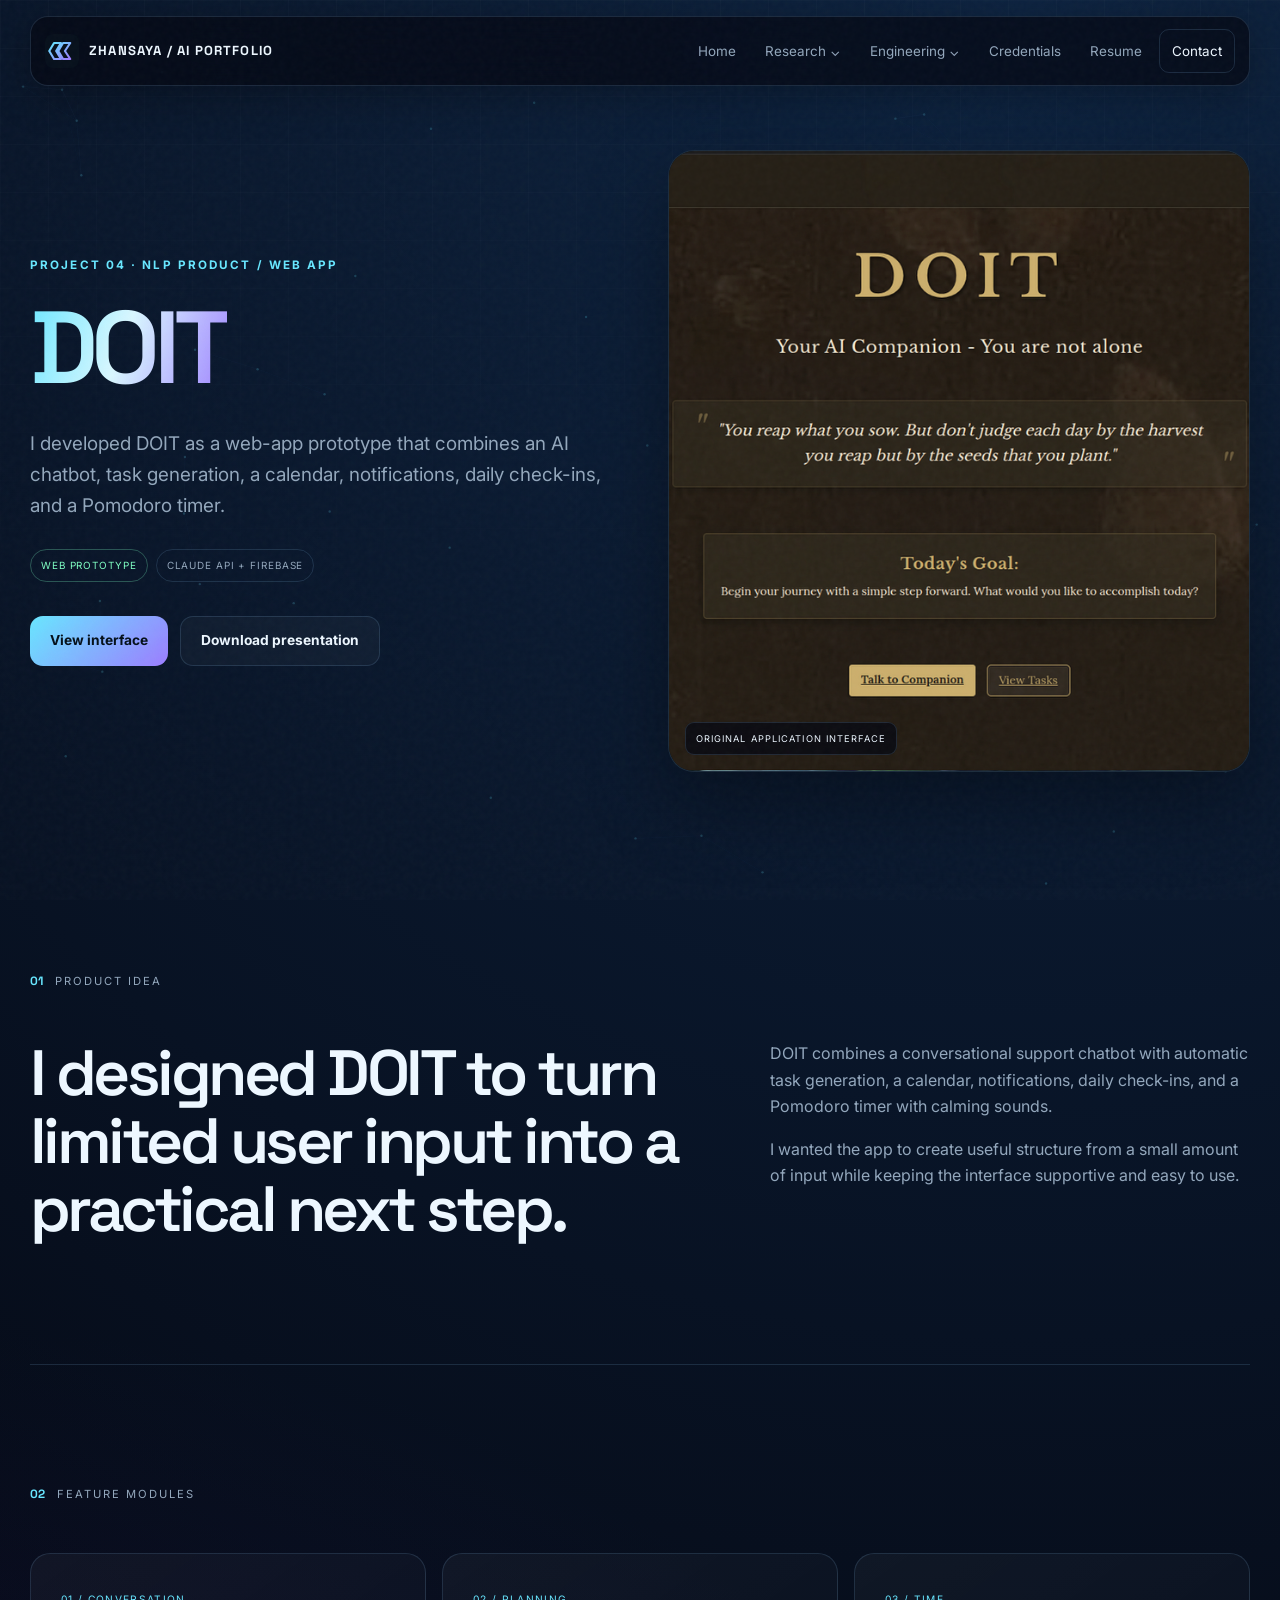
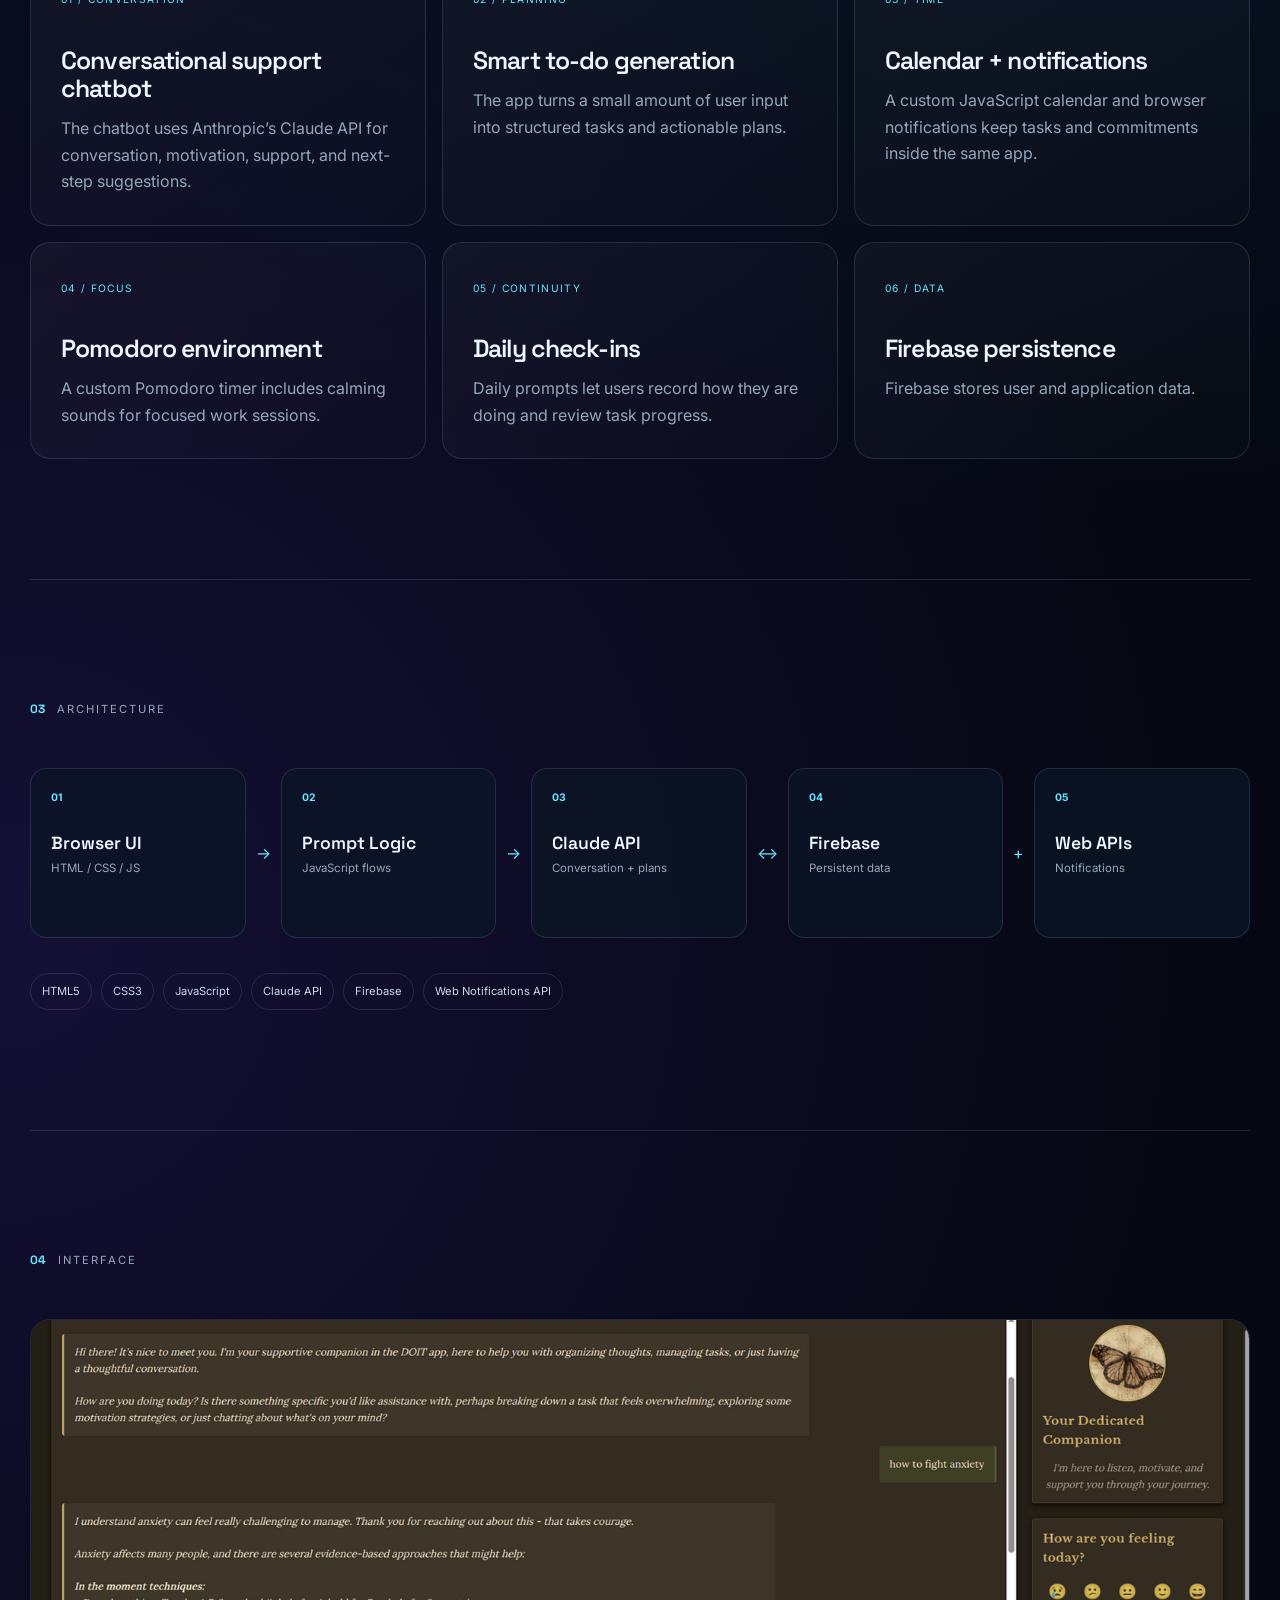
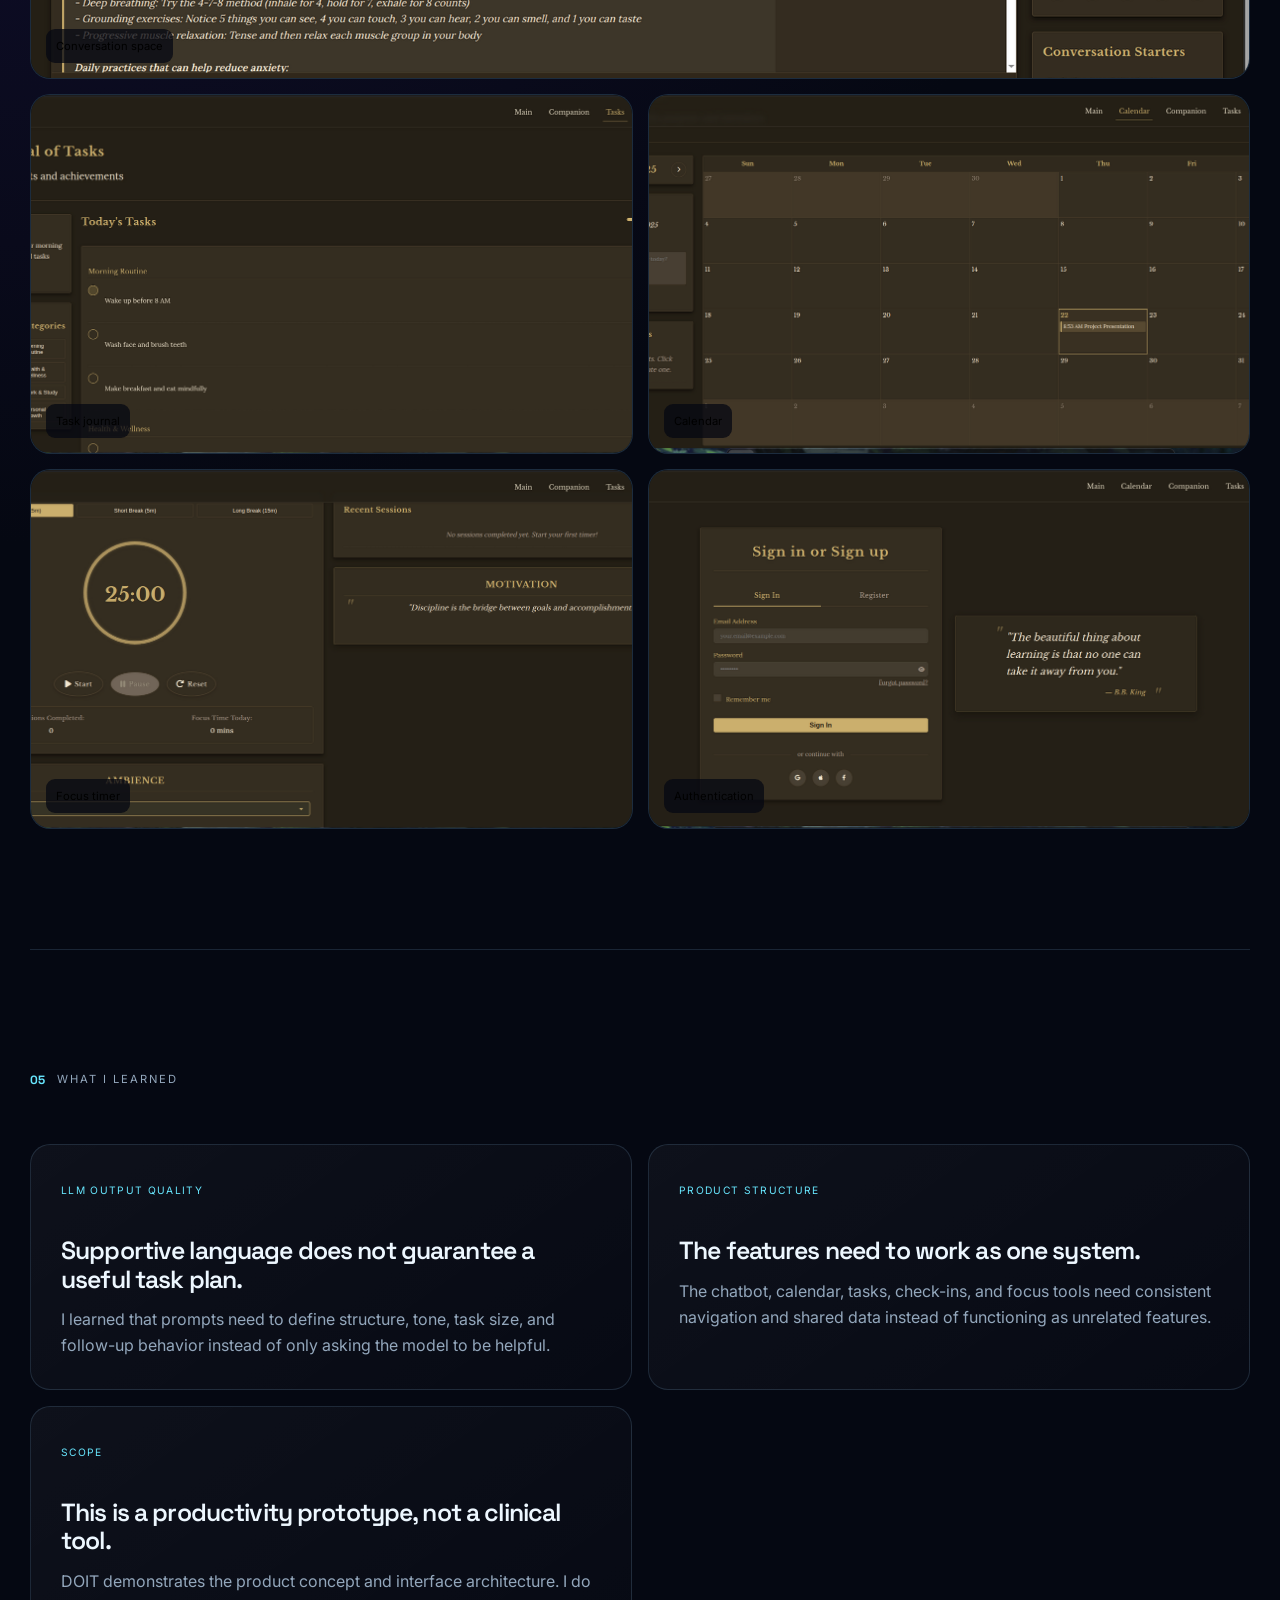
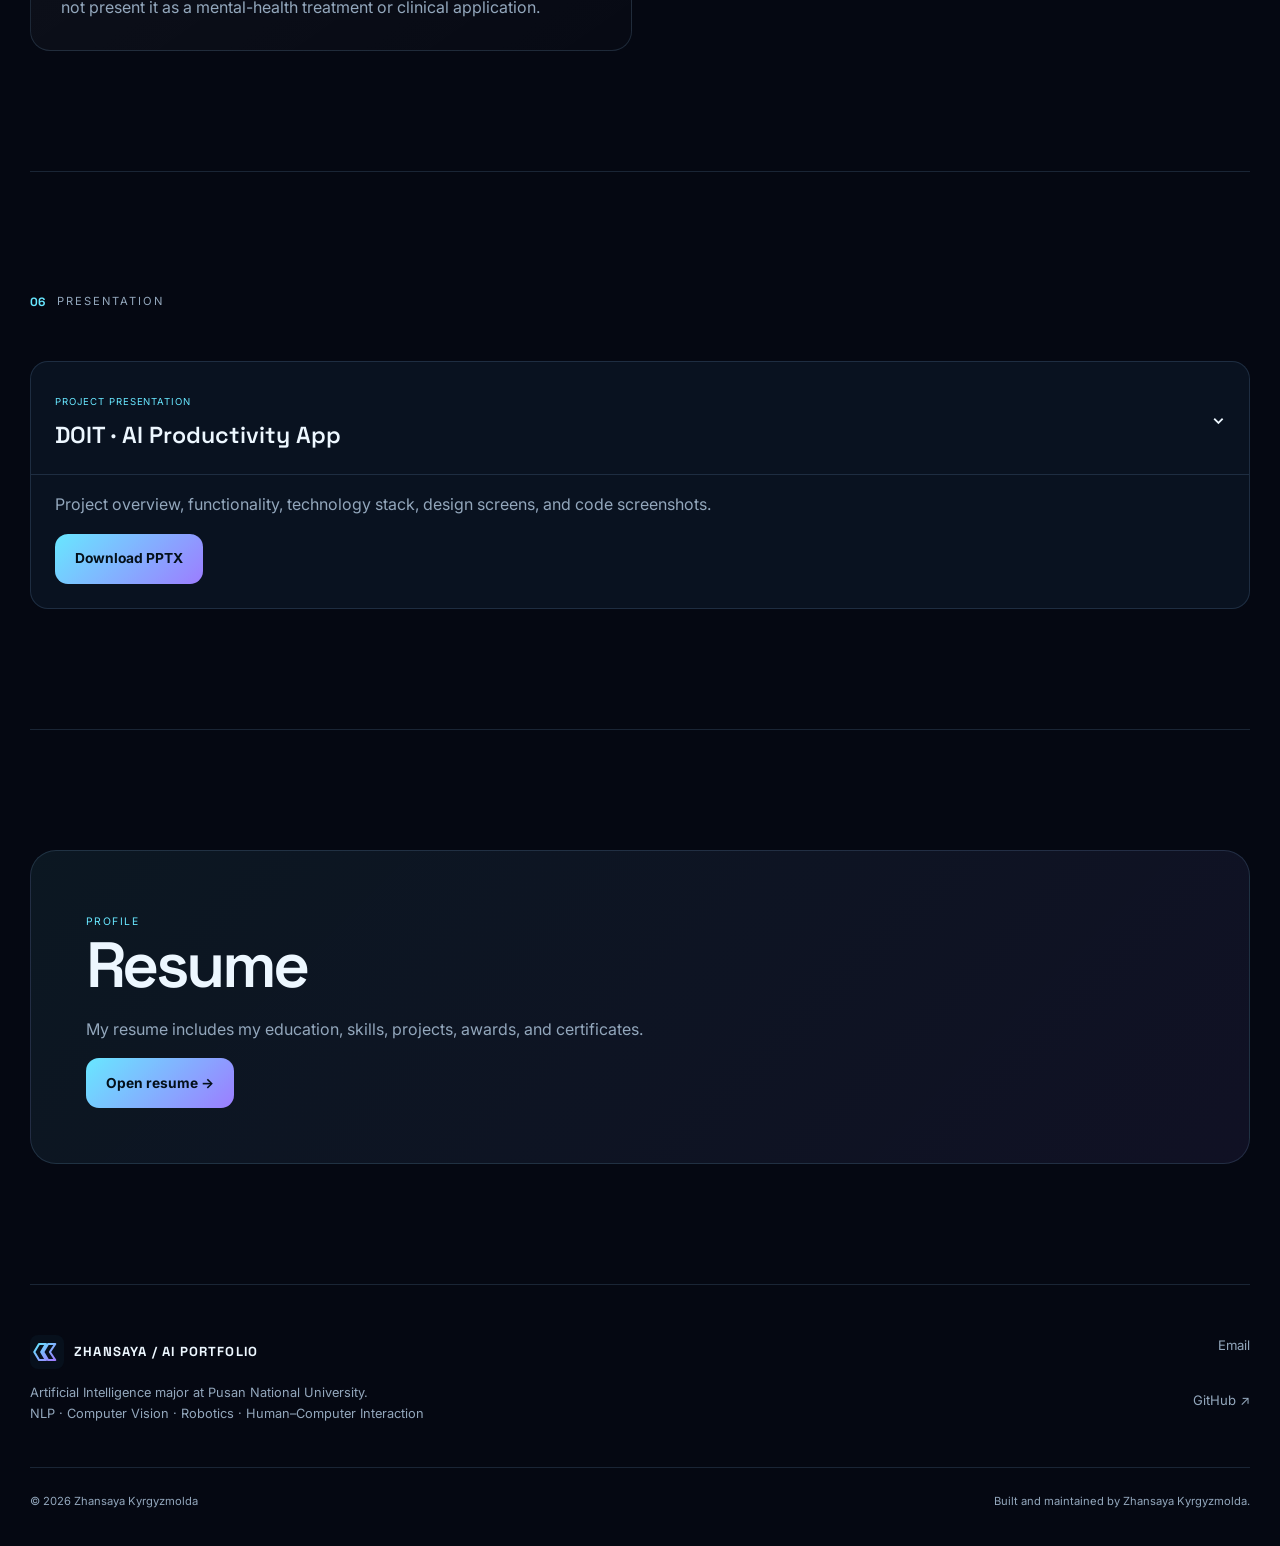
==== commit d1c96595: "Fix og:url and counters, remove phone number" ====
--- a/doit.html
+++ b/doit.html
@@ -1 +1 @@
-<!doctype html><html lang="en"><head><meta charset="utf-8"><meta name="viewport" content="width=device-width,initial-scale=1"><meta name="description" content="DOIT AI productivity web-app prototype using Claude API, Firebase, task generation, calendar, notifications, daily check-ins, and Pomodoro tools."><meta name="theme-color" content="#050914"><meta property="og:title" content="DOIT | Zhansaya AI Portfolio"><meta property="og:description" content="DOIT AI productivity web-app prototype using Claude API, Firebase, task generation, calendar, notifications, daily check-ins, and Pomodoro tools."><meta property="og:type" content="website"><meta property="og:url" content="https://jans-saya.github.io/"><link rel="icon" href="assets/images/ui/logo.svg"><link rel="preconnect" href="https://fonts.googleapis.com"><link rel="preconnect" href="https://fonts.gstatic.com" crossorigin><link href="https://fonts.googleapis.com/css2?family=Inter:wght@400;500;600;700&family=Space+Grotesk:wght@500;600;700&display=swap" rel="stylesheet"><link rel="stylesheet" href="assets/css/site.css"><title>DOIT | Zhansaya AI Portfolio</title></head><body class="project-page doit-page"><canvas id="network" aria-hidden="true"></canvas><div class="noise" aria-hidden="true"></div><header class="site-header"><div class="nav-shell"><a class="brand" href="index.html"><img src="assets/images/ui/logo.svg" alt=""/><span>ZHANSAYA / AI PORTFOLIO</span></a><button class="menu-toggle" aria-label="Toggle navigation" aria-expanded="false"><span></span><span></span></button><nav class="main-nav" aria-label="Main navigation"><a href="index.html">Home</a><div class="nav-group"><button class="nav-drop" aria-expanded="false">Research <span>⌄</span></button><div class="dropdown"><a href="ray.html"><b>Project RAY</b><small>External memory and humanoid AI</small></a><a href="ray.html#benchmark"><b>Memory Benchmark</b><small>Internal vs external knowledge</small></a><a href="ray.html#papers"><b>Reports</b><small>Methods, results, and future work</small></a></div></div><div class="nav-group"><button class="nav-drop" aria-expanded="false">Engineering <span>⌄</span></button><div class="dropdown"><a href="sign-language.html"><b>Sign Language Translator</b><small>Computer vision and accessibility</small></a><a href="glove.html"><b>Gesture Smart Glove</b><small>Wearable input prototype</small></a><a href="doit.html"><b>DOIT</b><small>AI productivity web app</small></a></div></div><a href="index.html#credentials">Credentials</a><a href="resume.html">Resume</a><a class="nav-cta" href="index.html#contact">Contact</a></nav></div></header><main><section class="project-hero doit-hero"><div class="project-hero-copy reveal"><p class="kicker">PROJECT 04 · NLP PRODUCT / WEB APP</p><h1><em>DOIT</em></h1><p class="lede">I developed DOIT as a web-app prototype that combines an AI chatbot, task generation, a calendar, notifications, daily check-ins, and a Pomodoro timer.</p><div class="status-row"><span class="status active">WEB PROTOTYPE</span><span class="status">CLAUDE API + FIREBASE</span></div><div class="actions"><a class="btn primary" href="#features">View interface</a><a class="btn ghost" href="documents/doit-presentation.pptx">Download presentation</a></div></div><div class="project-hero-media reveal delay"><img src="assets/images/projects/doit-home.png" alt="DOIT application landing page"><div class="media-note">ORIGINAL APPLICATION INTERFACE</div></div></section><section class="section"><div class="section-label reveal"><span>01</span><p>PRODUCT IDEA</p></div><div class="split-intro"><h2 class="reveal">I designed DOIT to turn limited user input into a practical next step.</h2><div class="reveal delay"><p>DOIT combines a conversational support chatbot with automatic task generation, a calendar, notifications, daily check-ins, and a Pomodoro timer with calming sounds.</p><p>I wanted the app to create useful structure from a small amount of input while keeping the interface supportive and easy to use.</p></div></div></section><section class="section" id="features"><div class="section-label reveal"><span>02</span><p>FEATURE MODULES</p></div><div class="module-grid"><article class="module-card reveal"><span>01 / CONVERSATION</span><h3>Conversational support chatbot</h3><p>The chatbot uses Anthropic’s Claude API for conversation, motivation, support, and next-step suggestions.</p></article><article class="module-card reveal delay"><span>02 / PLANNING</span><h3>Smart to-do generation</h3><p>The app turns a small amount of user input into structured tasks and actionable plans.</p></article><article class="module-card reveal"><span>03 / TIME</span><h3>Calendar + notifications</h3><p>A custom JavaScript calendar and browser notifications keep tasks and commitments inside the same app.</p></article><article class="module-card reveal delay"><span>04 / FOCUS</span><h3>Pomodoro environment</h3><p>A custom Pomodoro timer includes calming sounds for focused work sessions.</p></article><article class="module-card reveal"><span>05 / CONTINUITY</span><h3>Daily check-ins</h3><p>Daily prompts let users record how they are doing and review task progress.</p></article><article class="module-card reveal delay"><span>06 / DATA</span><h3>Firebase persistence</h3><p>Firebase stores user and application data.</p></article></div></section><section class="section"><div class="section-label reveal"><span>03</span><p>ARCHITECTURE</p></div><div class="flow-diagram reveal"><div class="flow-node"><b>01</b><strong>Browser UI</strong><span>HTML / CSS / JS</span></div><i>→</i><div class="flow-node"><b>02</b><strong>Prompt Logic</strong><span>JavaScript flows</span></div><i>→</i><div class="flow-node"><b>03</b><strong>Claude API</strong><span>Conversation + plans</span></div><i>↔</i><div class="flow-node"><b>04</b><strong>Firebase</strong><span>Persistent data</span></div><i>+</i><div class="flow-node"><b>05</b><strong>Web APIs</strong><span>Notifications</span></div></div><div class="tech-strip reveal"><span>HTML5</span><span>CSS3</span><span>JavaScript</span><span>Claude API</span><span>Firebase</span><span>Web Notifications API</span></div></section><section class="section product-gallery"><div class="section-label reveal"><span>04</span><p>INTERFACE</p></div><div class="ui-gallery"><button class="gallery-item wide reveal" data-gallery="doit"><img src="assets/images/projects/doit-chat.png" alt="DOIT chatbot interface"><span>Conversation space</span></button><button class="gallery-item reveal delay" data-gallery="doit"><img src="assets/images/projects/doit-tasks.png" alt="DOIT task journal interface"><span>Task journal</span></button><button class="gallery-item reveal" data-gallery="doit"><img src="assets/images/projects/doit-calendar.png" alt="DOIT calendar interface"><span>Calendar</span></button><button class="gallery-item reveal delay" data-gallery="doit"><img src="assets/images/projects/doit-focus.png" alt="DOIT Pomodoro focus interface"><span>Focus timer</span></button><button class="gallery-item reveal" data-gallery="doit"><img src="assets/images/projects/doit-login.png" alt="DOIT login interface"><span>Authentication</span></button></div></section><section class="section"><div class="section-label reveal"><span>05</span><p>WHAT I LEARNED</p></div><div class="insight-grid"><article class="insight reveal"><span>LLM OUTPUT QUALITY</span><h3>Supportive language does not guarantee a useful task plan.</h3><p>I learned that prompts need to define structure, tone, task size, and follow-up behavior instead of only asking the model to be helpful.</p></article><article class="insight reveal delay"><span>PRODUCT STRUCTURE</span><h3>The features need to work as one system.</h3><p>The chatbot, calendar, tasks, check-ins, and focus tools need consistent navigation and shared data instead of functioning as unrelated features.</p></article><article class="insight reveal"><span>SCOPE</span><h3>This is a productivity prototype, not a clinical tool.</h3><p>DOIT demonstrates the product concept and interface architecture. I do not present it as a mental-health treatment or clinical application.</p></article></div></section><section class="section papers"><div class="section-label reveal"><span>06</span><p>PRESENTATION</p></div><div class="documents"><details class="document reveal" open><summary><div><span>PROJECT PRESENTATION</span><h3>DOIT · AI Productivity App</h3></div><b>⌄</b></summary><div class="document-body"><p>Project overview, functionality, technology stack, design screens, and code screenshots.</p><a class="btn primary" href="documents/doit-presentation.pptx">Download PPTX</a></div></details></div></section><section class="section next-project"><div class="next-card"><span>PROFILE</span><h2>Resume</h2><p>My resume includes my education, skills, projects, awards, and certificates.</p><a class="btn primary" href="resume.html">Open resume →</a></div></section></main><footer class="site-footer"><div><a class="brand footer-brand" href="index.html"><img src="assets/images/ui/logo.svg" alt=""/><span>ZHANSAYA / AI PORTFOLIO</span></a><p>Artificial Intelligence major at Pusan National University.<br/>NLP · Computer Vision · Robotics · Human–Computer Interaction</p></div><div class="footer-links"><a href="mailto:zhansaya.k29.12.04@gmail.com">Email</a><a href="tel:+821065930336">+82 10-6593-0336</a><a href="https://github.com/jans-saya" target="_blank" rel="noreferrer">GitHub ↗</a></div><div class="footer-bottom"><span>© <span data-year></span> Zhansaya Kyrgyzmolda</span><span>Built and maintained by Zhansaya Kyrgyzmolda.</span></div></footer><div class="lightbox" aria-hidden="true" role="dialog" aria-modal="true"><button class="lightbox-close" aria-label="Close image">×</button><button class="lightbox-prev" aria-label="Previous image">←</button><figure><img alt=""><figcaption></figcaption></figure><button class="lightbox-next" aria-label="Next image">→</button></div><script src="assets/js/site.js"></script></body></html>+<!doctype html><html lang="en"><head><meta charset="utf-8"><meta name="viewport" content="width=device-width,initial-scale=1"><meta name="description" content="DOIT AI productivity web-app prototype using Claude API, Firebase, task generation, calendar, notifications, daily check-ins, and Pomodoro tools."><meta name="theme-color" content="#050914"><meta property="og:title" content="DOIT | Zhansaya AI Portfolio"><meta property="og:description" content="DOIT AI productivity web-app prototype using Claude API, Firebase, task generation, calendar, notifications, daily check-ins, and Pomodoro tools."><meta property="og:type" content="website"><meta property="og:url" content="https://jans-saya.github.io/doit.html"><link rel="icon" href="assets/images/ui/logo.svg"><link rel="preconnect" href="https://fonts.googleapis.com"><link rel="preconnect" href="https://fonts.gstatic.com" crossorigin><link href="https://fonts.googleapis.com/css2?family=Inter:wght@400;500;600;700&family=Space+Grotesk:wght@500;600;700&display=swap" rel="stylesheet"><link rel="stylesheet" href="assets/css/site.css"><title>DOIT | Zhansaya AI Portfolio</title></head><body class="project-page doit-page"><canvas id="network" aria-hidden="true"></canvas><div class="noise" aria-hidden="true"></div><header class="site-header"><div class="nav-shell"><a class="brand" href="index.html"><img src="assets/images/ui/logo.svg" alt=""/><span>ZHANSAYA / AI PORTFOLIO</span></a><button class="menu-toggle" aria-label="Toggle navigation" aria-expanded="false"><span></span><span></span></button><nav class="main-nav" aria-label="Main navigation"><a href="index.html">Home</a><div class="nav-group"><button class="nav-drop" aria-expanded="false">Research <span>⌄</span></button><div class="dropdown"><a href="ray.html"><b>Project RAY</b><small>External memory and humanoid AI</small></a><a href="ray.html#benchmark"><b>Memory Benchmark</b><small>Internal vs external knowledge</small></a><a href="ray.html#papers"><b>Reports</b><small>Methods, results, and future work</small></a></div></div><div class="nav-group"><button class="nav-drop" aria-expanded="false">Engineering <span>⌄</span></button><div class="dropdown"><a href="sign-language.html"><b>Sign Language Translator</b><small>Computer vision and accessibility</small></a><a href="glove.html"><b>Gesture Smart Glove</b><small>Wearable input prototype</small></a><a href="doit.html"><b>DOIT</b><small>AI productivity web app</small></a></div></div><a href="index.html#credentials">Credentials</a><a href="resume.html">Resume</a><a class="nav-cta" href="index.html#contact">Contact</a></nav></div></header><main><section class="project-hero doit-hero"><div class="project-hero-copy reveal"><p class="kicker">PROJECT 04 · NLP PRODUCT / WEB APP</p><h1><em>DOIT</em></h1><p class="lede">I developed DOIT as a web-app prototype that combines an AI chatbot, task generation, a calendar, notifications, daily check-ins, and a Pomodoro timer.</p><div class="status-row"><span class="status active">WEB PROTOTYPE</span><span class="status">CLAUDE API + FIREBASE</span></div><div class="actions"><a class="btn primary" href="#features">View interface</a><a class="btn ghost" href="documents/doit-presentation.pptx">Download presentation</a></div></div><div class="project-hero-media reveal delay"><img src="assets/images/projects/doit-home.png" alt="DOIT application landing page"><div class="media-note">ORIGINAL APPLICATION INTERFACE</div></div></section><section class="section"><div class="section-label reveal"><span>01</span><p>PRODUCT IDEA</p></div><div class="split-intro"><h2 class="reveal">I designed DOIT to turn limited user input into a practical next step.</h2><div class="reveal delay"><p>DOIT combines a conversational support chatbot with automatic task generation, a calendar, notifications, daily check-ins, and a Pomodoro timer with calming sounds.</p><p>I wanted the app to create useful structure from a small amount of input while keeping the interface supportive and easy to use.</p></div></div></section><section class="section" id="features"><div class="section-label reveal"><span>02</span><p>FEATURE MODULES</p></div><div class="module-grid"><article class="module-card reveal"><span>01 / CONVERSATION</span><h3>Conversational support chatbot</h3><p>The chatbot uses Anthropic’s Claude API for conversation, motivation, support, and next-step suggestions.</p></article><article class="module-card reveal delay"><span>02 / PLANNING</span><h3>Smart to-do generation</h3><p>The app turns a small amount of user input into structured tasks and actionable plans.</p></article><article class="module-card reveal"><span>03 / TIME</span><h3>Calendar + notifications</h3><p>A custom JavaScript calendar and browser notifications keep tasks and commitments inside the same app.</p></article><article class="module-card reveal delay"><span>04 / FOCUS</span><h3>Pomodoro environment</h3><p>A custom Pomodoro timer includes calming sounds for focused work sessions.</p></article><article class="module-card reveal"><span>05 / CONTINUITY</span><h3>Daily check-ins</h3><p>Daily prompts let users record how they are doing and review task progress.</p></article><article class="module-card reveal delay"><span>06 / DATA</span><h3>Firebase persistence</h3><p>Firebase stores user and application data.</p></article></div></section><section class="section"><div class="section-label reveal"><span>03</span><p>ARCHITECTURE</p></div><div class="flow-diagram reveal"><div class="flow-node"><b>01</b><strong>Browser UI</strong><span>HTML / CSS / JS</span></div><i>→</i><div class="flow-node"><b>02</b><strong>Prompt Logic</strong><span>JavaScript flows</span></div><i>→</i><div class="flow-node"><b>03</b><strong>Claude API</strong><span>Conversation + plans</span></div><i>↔</i><div class="flow-node"><b>04</b><strong>Firebase</strong><span>Persistent data</span></div><i>+</i><div class="flow-node"><b>05</b><strong>Web APIs</strong><span>Notifications</span></div></div><div class="tech-strip reveal"><span>HTML5</span><span>CSS3</span><span>JavaScript</span><span>Claude API</span><span>Firebase</span><span>Web Notifications API</span></div></section><section class="section product-gallery"><div class="section-label reveal"><span>04</span><p>INTERFACE</p></div><div class="ui-gallery"><button class="gallery-item wide reveal" data-gallery="doit"><img src="assets/images/projects/doit-chat.png" alt="DOIT chatbot interface"><span>Conversation space</span></button><button class="gallery-item reveal delay" data-gallery="doit"><img src="assets/images/projects/doit-tasks.png" alt="DOIT task journal interface"><span>Task journal</span></button><button class="gallery-item reveal" data-gallery="doit"><img src="assets/images/projects/doit-calendar.png" alt="DOIT calendar interface"><span>Calendar</span></button><button class="gallery-item reveal delay" data-gallery="doit"><img src="assets/images/projects/doit-focus.png" alt="DOIT Pomodoro focus interface"><span>Focus timer</span></button><button class="gallery-item reveal" data-gallery="doit"><img src="assets/images/projects/doit-login.png" alt="DOIT login interface"><span>Authentication</span></button></div></section><section class="section"><div class="section-label reveal"><span>05</span><p>WHAT I LEARNED</p></div><div class="insight-grid"><article class="insight reveal"><span>LLM OUTPUT QUALITY</span><h3>Supportive language does not guarantee a useful task plan.</h3><p>I learned that prompts need to define structure, tone, task size, and follow-up behavior instead of only asking the model to be helpful.</p></article><article class="insight reveal delay"><span>PRODUCT STRUCTURE</span><h3>The features need to work as one system.</h3><p>The chatbot, calendar, tasks, check-ins, and focus tools need consistent navigation and shared data instead of functioning as unrelated features.</p></article><article class="insight reveal"><span>SCOPE</span><h3>This is a productivity prototype, not a clinical tool.</h3><p>DOIT demonstrates the product concept and interface architecture. I do not present it as a mental-health treatment or clinical application.</p></article></div></section><section class="section papers"><div class="section-label reveal"><span>06</span><p>PRESENTATION</p></div><div class="documents"><details class="document reveal" open><summary><div><span>PROJECT PRESENTATION</span><h3>DOIT · AI Productivity App</h3></div><b>⌄</b></summary><div class="document-body"><p>Project overview, functionality, technology stack, design screens, and code screenshots.</p><a class="btn primary" href="documents/doit-presentation.pptx">Download PPTX</a></div></details></div></section><section class="section next-project"><div class="next-card"><span>PROFILE</span><h2>Resume</h2><p>My resume includes my education, skills, projects, awards, and certificates.</p><a class="btn primary" href="resume.html">Open resume →</a></div></section></main><footer class="site-footer"><div><a class="brand footer-brand" href="index.html"><img src="assets/images/ui/logo.svg" alt=""/><span>ZHANSAYA / AI PORTFOLIO</span></a><p>Artificial Intelligence major at Pusan National University.<br/>NLP · Computer Vision · Robotics · Human–Computer Interaction</p></div><div class="footer-links"><a href="mailto:zhansaya.k29.12.04@gmail.com">Email</a><a href="https://github.com/jans-saya" target="_blank" rel="noreferrer">GitHub ↗</a></div><div class="footer-bottom"><span>© <span data-year></span> Zhansaya Kyrgyzmolda</span><span>Built and maintained by Zhansaya Kyrgyzmolda.</span></div></footer><div class="lightbox" aria-hidden="true" role="dialog" aria-modal="true"><button class="lightbox-close" aria-label="Close image">×</button><button class="lightbox-prev" aria-label="Previous image">←</button><figure><img alt=""><figcaption></figcaption></figure><button class="lightbox-next" aria-label="Next image">→</button></div><script src="assets/js/site.js"></script></body></html>
